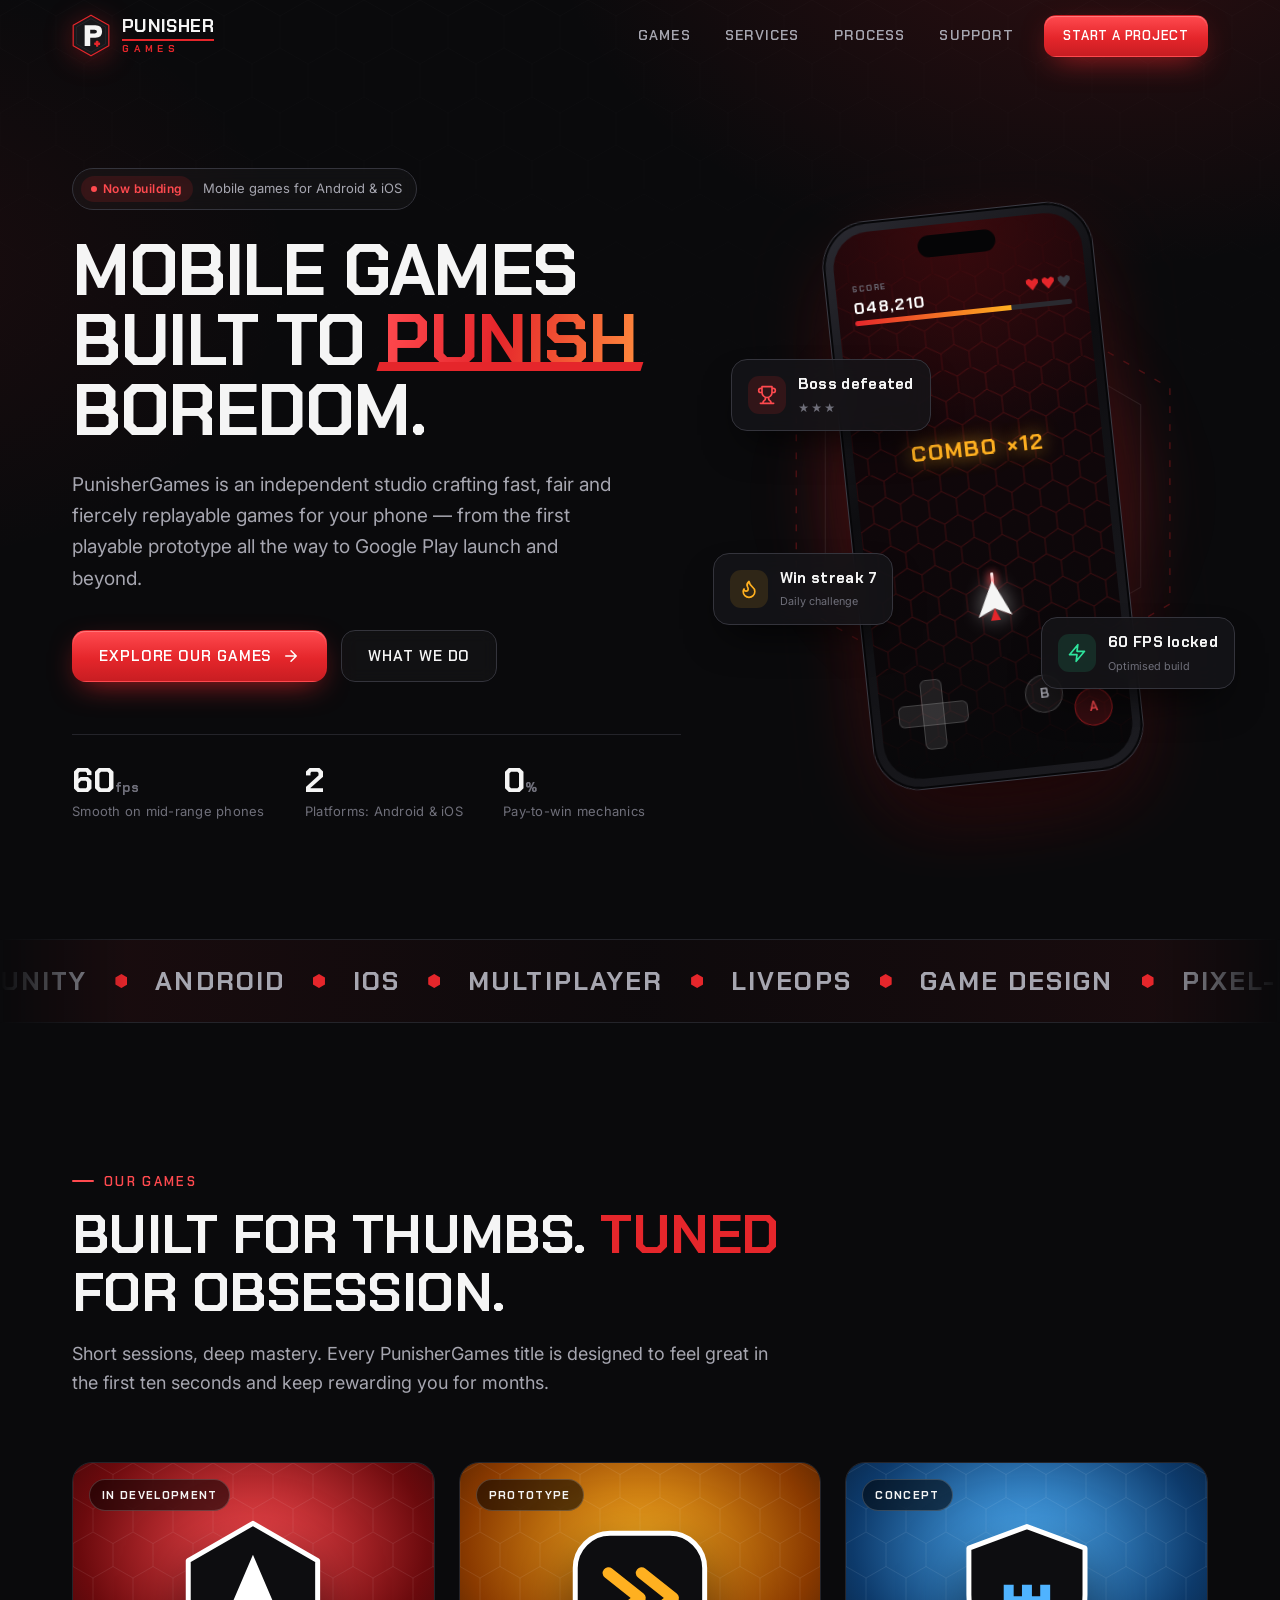
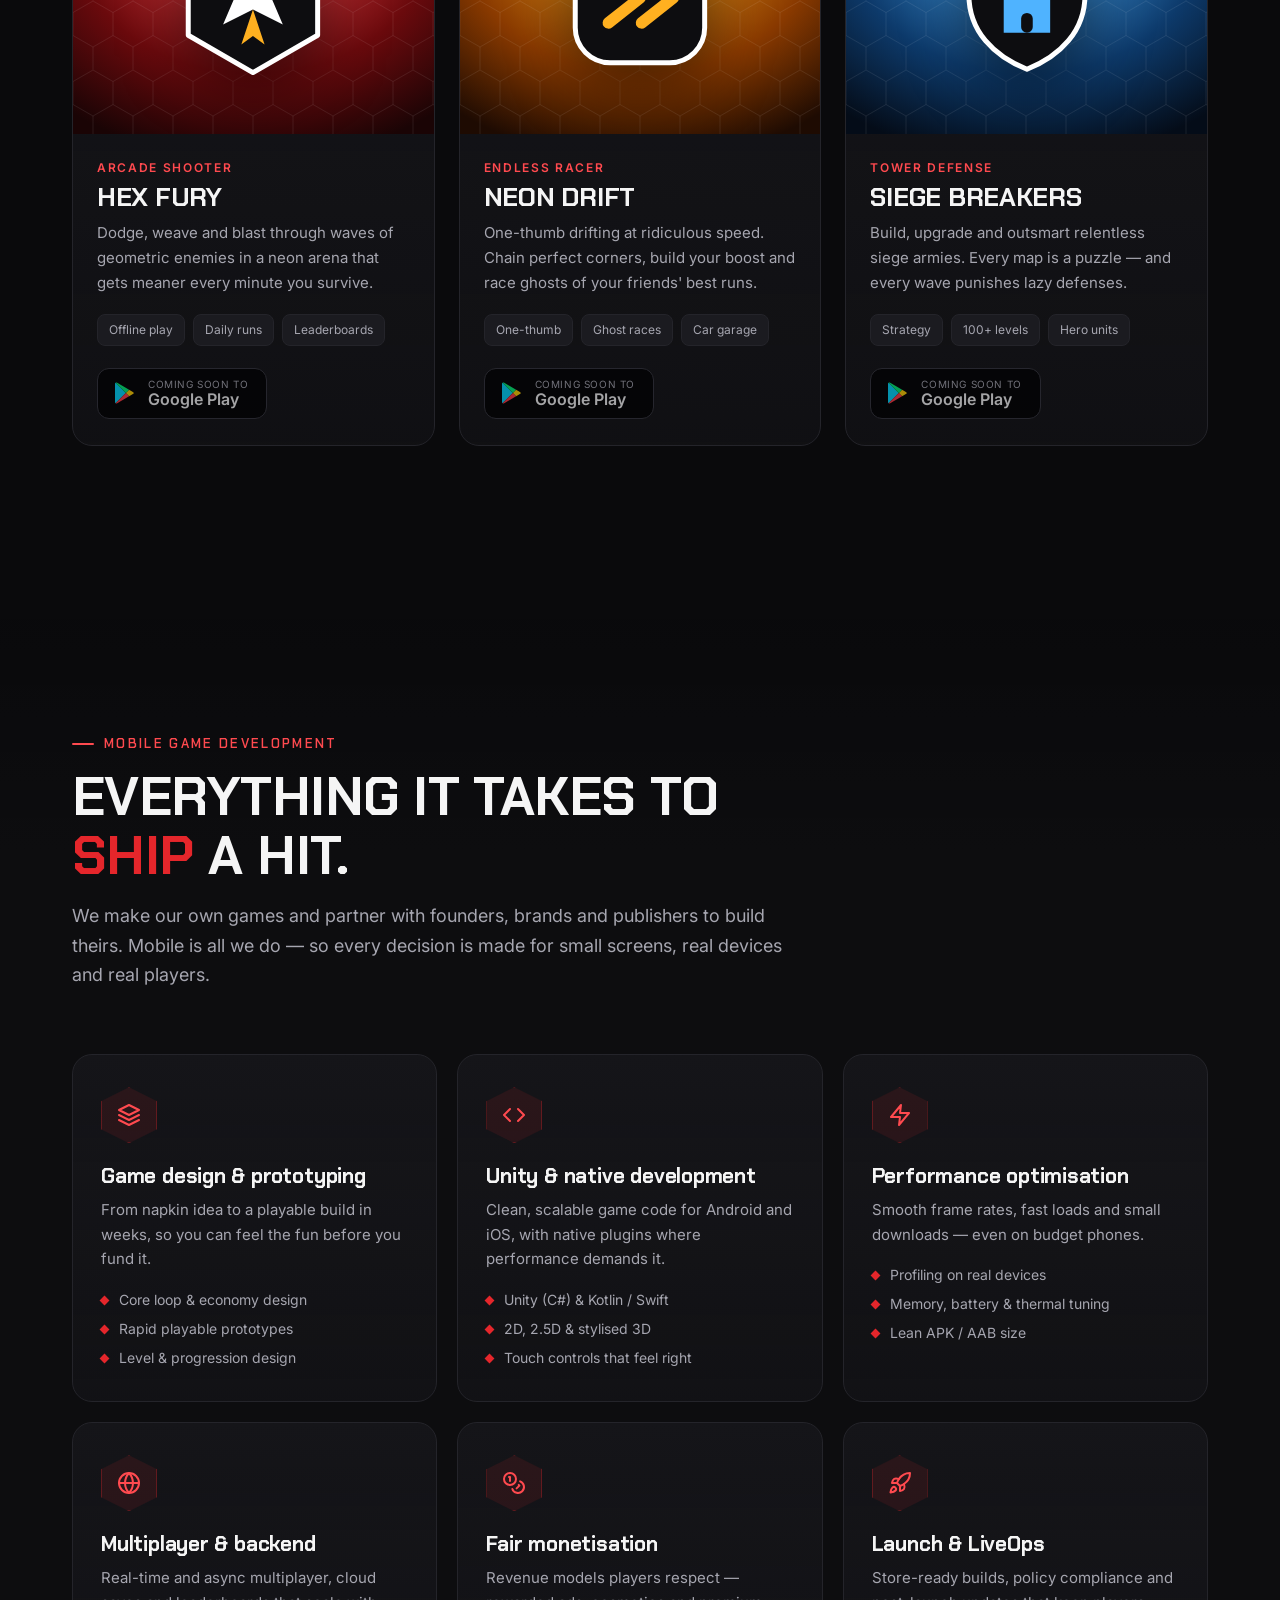
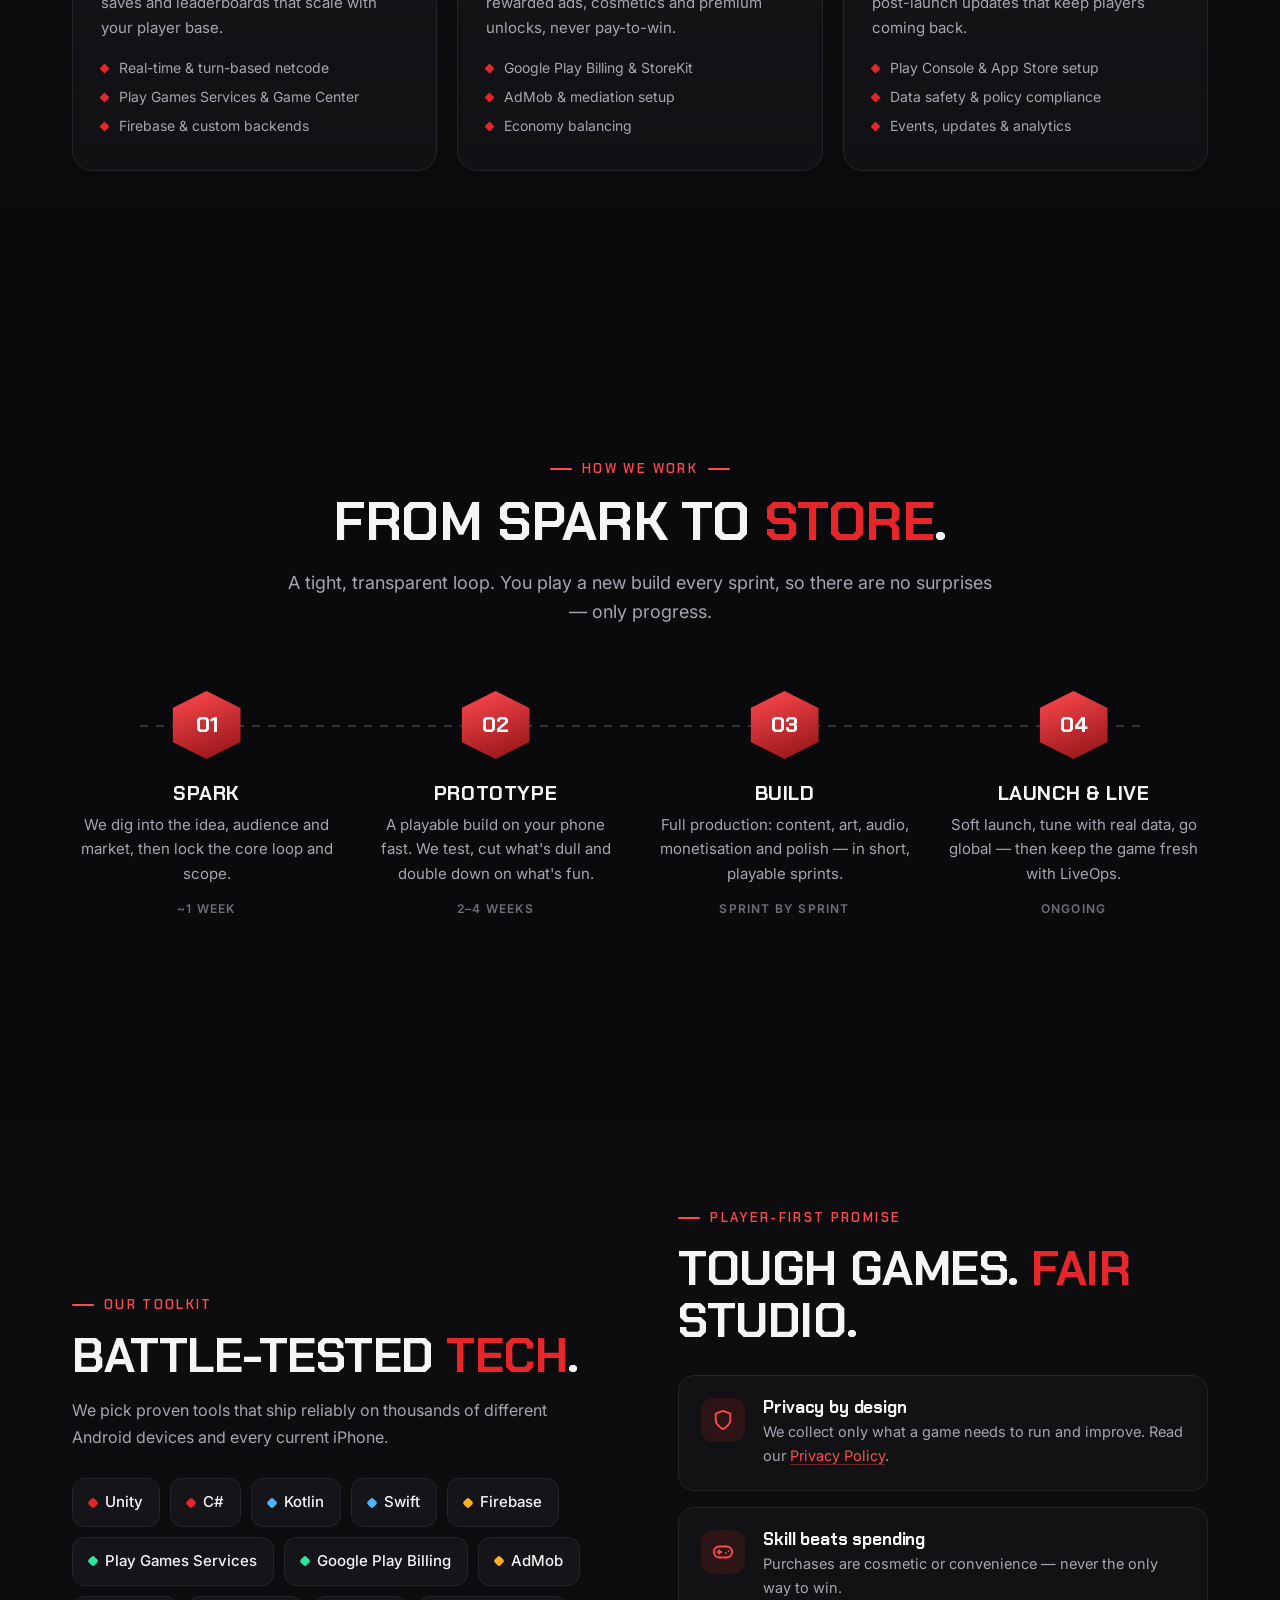
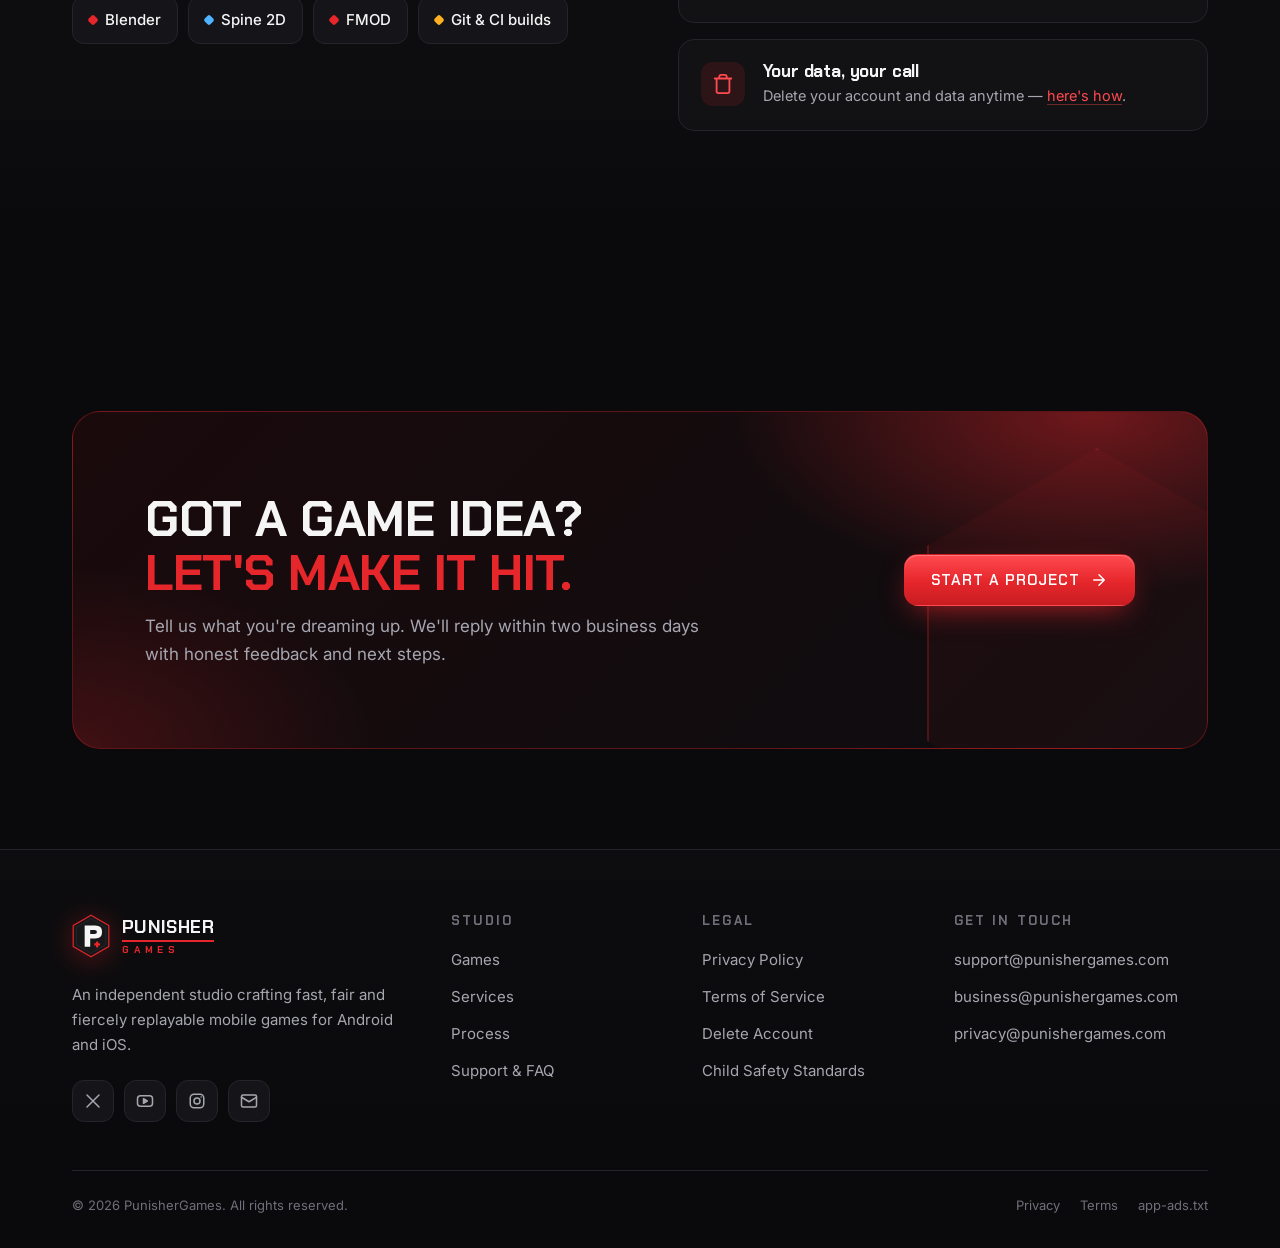
==== index.html @ cd74849c "Add PunisherGames website with Google Play legal pages Home page, support/contact, privacy policy, t" ====
<!doctype html>
<html lang="en">
<head>
  <meta charset="utf-8">
  <meta name="viewport" content="width=device-width, initial-scale=1, viewport-fit=cover">
  <title>PunisherGames — Mobile Game Studio</title>
  <meta name="description" content="PunisherGames is an independent mobile game studio building fast, fair and fiercely replayable games for Android and iOS.">
  <meta name="theme-color" content="#0a0a0c">
  <link rel="icon" href="assets/img/favicon.svg" type="image/svg+xml">
  <link rel="canonical" href="https://punishergames.com/">
  <meta property="og:type" content="website">
  <meta property="og:site_name" content="PunisherGames">
  <meta property="og:title" content="PunisherGames — Mobile Game Studio">
  <meta property="og:description" content="Fast, fair and fiercely replayable mobile games for Android and iOS.">
  <meta property="og:url" content="https://punishergames.com/">
  <meta name="twitter:card" content="summary_large_image">
  <link rel="preconnect" href="https://fonts.googleapis.com">
  <link rel="preconnect" href="https://fonts.gstatic.com" crossorigin>
  <link href="https://fonts.googleapis.com/css2?family=Chakra+Petch:wght@500;600;700&family=Inter:wght@400;500;600&display=swap" rel="stylesheet">
  <link rel="stylesheet" href="assets/css/style.css">
  <script>document.documentElement.classList.add("js")</script>
  <script type="application/ld+json">
  {
    "@context": "https://schema.org",
    "@type": "Organization",
    "name": "PunisherGames",
    "url": "https://punishergames.com/",
    "logo": "https://punishergames.com/assets/img/favicon.svg",
    "email": "support@punishergames.com"
  }
  </script>
</head>
<body>
  <a class="skip-link" href="#main">Skip to content</a>

  <header class="site-header">
    <div class="container header-inner">
      <a class="brand" href="index.html" aria-label="PunisherGames home">
        <img class="brand-mark" src="assets/img/favicon.svg" alt="" width="38" height="44">
        <span class="brand-word"><b>PUNISHER</b><span>GAMES</span></span>
      </a>
      <button class="menu-toggle" type="button" aria-label="Menu" aria-expanded="false" aria-controls="site-nav"><span></span></button>
      <nav class="nav" id="site-nav" aria-label="Main">
        <a href="#games">Games</a>
        <a href="#services">Services</a>
        <a href="#process">Process</a>
        <a href="contact.html">Support</a>
        <a class="btn btn-primary btn-sm" href="contact.html#write">Start a project</a>
      </nav>
    </div>
  </header>

  <main id="main">

    <!-- ============ HERO ============ -->
    <section class="hero">
      <div class="container hero-grid">
        <div class="hero-copy">
          <span class="hero-badge reveal"><span class="dot">Now building</span> Mobile games for Android &amp; iOS</span>
          <h1 class="reveal" style="--d:.08s">
            <span class="line">Mobile games</span>
            <span class="line">built to <span class="strike text-gradient">punish</span></span>
            <span class="line">boredom.</span>
          </h1>
          <p class="hero-lead reveal" style="--d:.16s">
            PunisherGames is an independent studio crafting fast, fair and fiercely replayable games
            for your phone — from the first playable prototype all the way to Google Play launch and beyond.
          </p>
          <div class="hero-actions reveal" style="--d:.24s">
            <a class="btn btn-primary" href="#games">
              Explore our games
              <svg viewBox="0 0 24 24" fill="none" stroke="currentColor" stroke-width="2" stroke-linecap="round" stroke-linejoin="round" aria-hidden="true"><path d="M5 12h14M12 5l7 7-7 7"/></svg>
            </a>
            <a class="btn btn-ghost" href="#services">What we do</a>
          </div>
          <div class="hero-stats reveal" style="--d:.32s">
            <div><strong>60<span class="text-red">fps</span></strong><span>Smooth on mid-range phones</span></div>
            <div><strong>2</strong><span>Platforms: Android &amp; iOS</span></div>
            <div><strong>0<span class="text-red">%</span></strong><span>Pay-to-win mechanics</span></div>
          </div>
        </div>

        <div class="hero-visual" aria-hidden="true">
          <svg class="hex-ring" viewBox="0 0 200 200"><polygon points="100,4 183,52 183,148 100,196 17,148 17,52" fill="none" stroke="#e5262b" stroke-opacity=".6" stroke-width=".6" stroke-dasharray="3 5"/></svg>
          <svg class="hex-ring r2" viewBox="0 0 200 200"><polygon points="100,4 183,52 183,148 100,196 17,148 17,52" fill="none" stroke="#ffffff" stroke-opacity=".25" stroke-width=".6"/></svg>

          <div class="phone">
            <div class="screen">
              <div class="screen-grid"></div>
              <div class="hud">
                <div class="score"><small>SCORE</small><b>048,210</b></div>
                <div class="hearts"><i></i><i></i><i class="off"></i></div>
              </div>
              <div class="hp"></div>
              <span class="enemy e1"></span>
              <span class="enemy e2"></span>
              <span class="enemy e3"></span>
              <span class="enemy e4"></span>
              <div class="combo">COMBO ×12</div>
              <div class="player">
                <span class="bullet"></span><span class="bullet b2"></span>
                <svg viewBox="0 0 34 40"><path d="M17 0 34 36 17 28 0 36z" fill="#f5f5f5"/><path d="M17 28 22 40H12z" fill="#e5262b"/></svg>
              </div>
              <div class="controls">
                <div class="dpad"></div>
                <div class="abtns"><i>B</i><i>A</i></div>
              </div>
            </div>
          </div>

          <div class="float-card fc1">
            <span class="ic"><svg viewBox="0 0 24 24" fill="none" stroke="currentColor" stroke-width="2" stroke-linecap="round" stroke-linejoin="round"><path d="M6 9H4.5a2.5 2.5 0 0 1 0-5H6M18 9h1.5a2.5 2.5 0 0 0 0-5H18M4 22h16M10 14.66V17c0 .55-.47.98-.97 1.21C7.85 18.75 7 20.24 7 22M14 14.66V17c0 .55.47.98.97 1.21C16.15 18.75 17 20.24 17 22M18 2H6v7a6 6 0 0 0 12 0V2z"/></svg></span>
            <div><b>Boss defeated</b><small class="stars">★★★</small></div>
          </div>
          <div class="float-card fc2">
            <span class="ic"><svg viewBox="0 0 24 24" fill="none" stroke="currentColor" stroke-width="2" stroke-linecap="round" stroke-linejoin="round"><path d="M13 2 3 14h9l-1 8 10-12h-9l1-8z"/></svg></span>
            <div><b>60 FPS locked</b><small>Optimised build</small></div>
          </div>
          <div class="float-card fc3">
            <span class="ic"><svg viewBox="0 0 24 24" fill="none" stroke="currentColor" stroke-width="2" stroke-linecap="round" stroke-linejoin="round"><path d="M8.5 14.5A2.5 2.5 0 0 0 11 12c0-1.38-.5-2-1-3-1.07-2.14-.22-4.05 2-6 .5 2.5 2 4.9 4 6.5 2 1.6 3 3.5 3 5.5a7 7 0 1 1-14 0c0-1.15.43-2.29 1-3a2.5 2.5 0 0 0 2.5 2.5z"/></svg></span>
            <div><b>Win streak 7</b><small>Daily challenge</small></div>
          </div>
        </div>
      </div>
    </section>

    <!-- ============ MARQUEE ============ -->
    <div class="marquee" aria-hidden="true">
      <div class="marquee-track">
        <span>Unity</span><span>Android</span><span>iOS</span><span>Multiplayer</span><span>LiveOps</span><span>Game design</span><span>Pixel-perfect UI</span><span>Google Play</span>
        <span>Unity</span><span>Android</span><span>iOS</span><span>Multiplayer</span><span>LiveOps</span><span>Game design</span><span>Pixel-perfect UI</span><span>Google Play</span>
      </div>
    </div>

    <!-- ============ GAMES ============ -->
    <!-- Replace these three cards with your real titles, artwork and Google Play links. -->
    <section class="section" id="games">
      <div class="container">
        <div class="section-head reveal">
          <span class="eyebrow">Our games</span>
          <h2>Built for thumbs. <span class="text-red">Tuned</span> for obsession.</h2>
          <p>Short sessions, deep mastery. Every PunisherGames title is designed to feel great in the first ten seconds and keep rewarding you for months.</p>
        </div>

        <div class="games-grid">
          <article class="card game-card reveal">
            <div class="game-art art-fury">
              <span class="game-status">In development</span>
              <svg class="emblem" viewBox="0 0 200 200" aria-hidden="true"><polygon points="100,10 178,55 178,145 100,190 22,145 22,55" fill="#0d0d10" stroke="#fff" stroke-width="6" stroke-linejoin="round"/><path d="M100 48 136 132 100 114 64 132z" fill="#fff"/><path d="M100 114 114 156 100 146 86 156z" fill="#ffb020"/></svg>
            </div>
            <div class="game-body">
              <span class="game-genre">Arcade shooter</span>
              <h3>Hex Fury</h3>
              <p>Dodge, weave and blast through waves of geometric enemies in a neon arena that gets meaner every minute you survive.</p>
              <div class="game-tags"><span class="tag">Offline play</span><span class="tag">Daily runs</span><span class="tag">Leaderboards</span></div>
              <a class="play-btn" href="#" aria-disabled="true" role="link">
                <svg viewBox="0 0 24 24" aria-hidden="true"><path d="M3.6 1.8 13.8 12 3.6 22.2A1.4 1.4 0 0 1 3 21V3c0-.5.2-.9.6-1.2z" fill="#00d7fe"/><path d="M17.1 8.7 13.8 12l3.3 3.3 3.8-2.2c1.1-.6 1.1-1.6 0-2.2z" fill="#ffce00"/><path d="M17.1 15.3 13.8 12 3.6 22.2c.4.3 1 .3 1.6 0z" fill="#ff3a44"/><path d="M17.1 8.7 5.2 1.8c-.6-.3-1.2-.3-1.6 0L13.8 12z" fill="#00f076"/></svg>
                <span><small>Coming soon to</small><b>Google Play</b></span>
              </a>
            </div>
          </article>

          <article class="card game-card reveal" style="--d:.1s">
            <div class="game-art art-drift">
              <span class="game-status">Prototype</span>
              <svg class="emblem" viewBox="0 0 200 200" aria-hidden="true"><rect x="22" y="22" width="156" height="156" rx="42" fill="#0d0d10" stroke="#fff" stroke-width="6"/><path d="M62 70l38 30-38 30M102 70l38 30-38 30" stroke="#ffb020" stroke-width="14" fill="none" stroke-linecap="round" stroke-linejoin="round"/></svg>
            </div>
            <div class="game-body">
              <span class="game-genre">Endless racer</span>
              <h3>Neon Drift</h3>
              <p>One-thumb drifting at ridiculous speed. Chain perfect corners, build your boost and race ghosts of your friends' best runs.</p>
              <div class="game-tags"><span class="tag">One-thumb</span><span class="tag">Ghost races</span><span class="tag">Car garage</span></div>
              <a class="play-btn" href="#" aria-disabled="true" role="link">
                <svg viewBox="0 0 24 24" aria-hidden="true"><path d="M3.6 1.8 13.8 12 3.6 22.2A1.4 1.4 0 0 1 3 21V3c0-.5.2-.9.6-1.2z" fill="#00d7fe"/><path d="M17.1 8.7 13.8 12l3.3 3.3 3.8-2.2c1.1-.6 1.1-1.6 0-2.2z" fill="#ffce00"/><path d="M17.1 15.3 13.8 12 3.6 22.2c.4.3 1 .3 1.6 0z" fill="#ff3a44"/><path d="M17.1 8.7 5.2 1.8c-.6-.3-1.2-.3-1.6 0L13.8 12z" fill="#00f076"/></svg>
                <span><small>Coming soon to</small><b>Google Play</b></span>
              </a>
            </div>
          </article>

          <article class="card game-card reveal" style="--d:.2s">
            <div class="game-art art-siege">
              <span class="game-status">Concept</span>
              <svg class="emblem" viewBox="0 0 200 200" aria-hidden="true"><path d="M100 14 170 40v56c0 44-30 74-70 90-40-16-70-46-70-90V40z" fill="#0d0d10" stroke="#fff" stroke-width="6" stroke-linejoin="round"/><path d="M72 142V84h12v14h10V84h12v14h10V84h12v58z" fill="#4fb3ff"/><rect x="93" y="118" width="14" height="24" rx="7" fill="#0d0d10"/></svg>
            </div>
            <div class="game-body">
              <span class="game-genre">Tower defense</span>
              <h3>Siege Breakers</h3>
              <p>Build, upgrade and outsmart relentless siege armies. Every map is a puzzle — and every wave punishes lazy defenses.</p>
              <div class="game-tags"><span class="tag">Strategy</span><span class="tag">100+ levels</span><span class="tag">Hero units</span></div>
              <a class="play-btn" href="#" aria-disabled="true" role="link">
                <svg viewBox="0 0 24 24" aria-hidden="true"><path d="M3.6 1.8 13.8 12 3.6 22.2A1.4 1.4 0 0 1 3 21V3c0-.5.2-.9.6-1.2z" fill="#00d7fe"/><path d="M17.1 8.7 13.8 12l3.3 3.3 3.8-2.2c1.1-.6 1.1-1.6 0-2.2z" fill="#ffce00"/><path d="M17.1 15.3 13.8 12 3.6 22.2c.4.3 1 .3 1.6 0z" fill="#ff3a44"/><path d="M17.1 8.7 5.2 1.8c-.6-.3-1.2-.3-1.6 0L13.8 12z" fill="#00f076"/></svg>
                <span><small>Coming soon to</small><b>Google Play</b></span>
              </a>
            </div>
          </article>
        </div>
      </div>
    </section>

    <!-- ============ SERVICES ============ -->
    <section class="section alt" id="services">
      <div class="container">
        <div class="section-head reveal">
          <span class="eyebrow">Mobile game development</span>
          <h2>Everything it takes to <span class="text-red">ship</span> a hit.</h2>
          <p>We make our own games and partner with founders, brands and publishers to build theirs. Mobile is all we do — so every decision is made for small screens, real devices and real players.</p>
        </div>

        <div class="services-grid">
          <article class="card service reveal">
            <div class="service-icon"><svg viewBox="0 0 24 24" fill="none" stroke="currentColor" stroke-width="2" stroke-linecap="round" stroke-linejoin="round" aria-hidden="true"><path d="m12 2 10 5-10 5L2 7l10-5z"/><path d="m2 17 10 5 10-5M2 12l10 5 10-5"/></svg></div>
            <h3>Game design &amp; prototyping</h3>
            <p>From napkin idea to a playable build in weeks, so you can feel the fun before you fund it.</p>
            <ul><li>Core loop &amp; economy design</li><li>Rapid playable prototypes</li><li>Level &amp; progression design</li></ul>
          </article>
          <article class="card service reveal" style="--d:.08s">
            <div class="service-icon"><svg viewBox="0 0 24 24" fill="none" stroke="currentColor" stroke-width="2" stroke-linecap="round" stroke-linejoin="round" aria-hidden="true"><path d="m16 18 6-6-6-6M8 6l-6 6 6 6"/></svg></div>
            <h3>Unity &amp; native development</h3>
            <p>Clean, scalable game code for Android and iOS, with native plugins where performance demands it.</p>
            <ul><li>Unity (C#) &amp; Kotlin / Swift</li><li>2D, 2.5D &amp; stylised 3D</li><li>Touch controls that feel right</li></ul>
          </article>
          <article class="card service reveal" style="--d:.16s">
            <div class="service-icon"><svg viewBox="0 0 24 24" fill="none" stroke="currentColor" stroke-width="2" stroke-linecap="round" stroke-linejoin="round" aria-hidden="true"><path d="M13 2 3 14h9l-1 8 10-12h-9l1-8z"/></svg></div>
            <h3>Performance optimisation</h3>
            <p>Smooth frame rates, fast loads and small downloads — even on budget phones.</p>
            <ul><li>Profiling on real devices</li><li>Memory, battery &amp; thermal tuning</li><li>Lean APK / AAB size</li></ul>
          </article>
          <article class="card service reveal">
            <div class="service-icon"><svg viewBox="0 0 24 24" fill="none" stroke="currentColor" stroke-width="2" stroke-linecap="round" stroke-linejoin="round" aria-hidden="true"><circle cx="12" cy="12" r="10"/><path d="M2 12h20M12 2a15.3 15.3 0 0 1 4 10 15.3 15.3 0 0 1-4 10 15.3 15.3 0 0 1-4-10 15.3 15.3 0 0 1 4-10z"/></svg></div>
            <h3>Multiplayer &amp; backend</h3>
            <p>Real-time and async multiplayer, cloud saves and leaderboards that scale with your player base.</p>
            <ul><li>Real-time &amp; turn-based netcode</li><li>Play Games Services &amp; Game Center</li><li>Firebase &amp; custom backends</li></ul>
          </article>
          <article class="card service reveal" style="--d:.08s">
            <div class="service-icon"><svg viewBox="0 0 24 24" fill="none" stroke="currentColor" stroke-width="2" stroke-linecap="round" stroke-linejoin="round" aria-hidden="true"><circle cx="8" cy="8" r="6"/><path d="M18.09 10.37A6 6 0 1 1 10.34 18M7 6h1v4M16.71 13.88l.7.71-2.82 2.82"/></svg></div>
            <h3>Fair monetisation</h3>
            <p>Revenue models players respect — rewarded ads, cosmetics and premium unlocks, never pay-to-win.</p>
            <ul><li>Google Play Billing &amp; StoreKit</li><li>AdMob &amp; mediation setup</li><li>Economy balancing</li></ul>
          </article>
          <article class="card service reveal" style="--d:.16s">
            <div class="service-icon"><svg viewBox="0 0 24 24" fill="none" stroke="currentColor" stroke-width="2" stroke-linecap="round" stroke-linejoin="round" aria-hidden="true"><path d="M4.5 16.5c-1.5 1.26-2 5-2 5s3.74-.5 5-2c.71-.84.7-2.13-.09-2.91a2.18 2.18 0 0 0-2.91-.09zM12 15l-3-3a22 22 0 0 1 2-3.95A12.88 12.88 0 0 1 22 2c0 2.72-.78 7.5-6 11a22.35 22.35 0 0 1-4 2z"/><path d="M9 12H4s.55-3.03 2-4c1.62-1.08 5 0 5 0M12 15v5s3.03-.55 4-2c1.08-1.62 0-5 0-5"/></svg></div>
            <h3>Launch &amp; LiveOps</h3>
            <p>Store-ready builds, policy compliance and post-launch updates that keep players coming back.</p>
            <ul><li>Play Console &amp; App Store setup</li><li>Data safety &amp; policy compliance</li><li>Events, updates &amp; analytics</li></ul>
          </article>
        </div>
      </div>
    </section>

    <!-- ============ PROCESS ============ -->
    <section class="section" id="process">
      <div class="container">
        <div class="section-head center reveal">
          <span class="eyebrow">How we work</span>
          <h2>From spark to <span class="text-red">store</span>.</h2>
          <p>A tight, transparent loop. You play a new build every sprint, so there are no surprises — only progress.</p>
        </div>
        <div class="process">
          <div class="step reveal">
            <div class="step-num">01</div>
            <h3>Spark</h3>
            <p>We dig into the idea, audience and market, then lock the core loop and scope.</p>
            <span class="dur">~1 week</span>
          </div>
          <div class="step reveal" style="--d:.1s">
            <div class="step-num">02</div>
            <h3>Prototype</h3>
            <p>A playable build on your phone fast. We test, cut what's dull and double down on what's fun.</p>
            <span class="dur">2–4 weeks</span>
          </div>
          <div class="step reveal" style="--d:.2s">
            <div class="step-num">03</div>
            <h3>Build</h3>
            <p>Full production: content, art, audio, monetisation and polish — in short, playable sprints.</p>
            <span class="dur">Sprint by sprint</span>
          </div>
          <div class="step reveal" style="--d:.3s">
            <div class="step-num">04</div>
            <h3>Launch &amp; live</h3>
            <p>Soft launch, tune with real data, go global — then keep the game fresh with LiveOps.</p>
            <span class="dur">Ongoing</span>
          </div>
        </div>
      </div>
    </section>

    <!-- ============ TECH + PROMISE ============ -->
    <section class="section alt">
      <div class="container split">
        <div class="reveal">
          <span class="eyebrow">Our toolkit</span>
          <h2 style="font-size:clamp(30px,4.4vw,48px);text-transform:uppercase;margin:14px 0 16px">Battle-tested <span class="text-red">tech</span>.</h2>
          <p style="color:var(--muted);margin-bottom:28px;max-width:520px">We pick proven tools that ship reliably on thousands of different Android devices and every current iPhone.</p>
          <div class="tech-cloud">
            <span class="chip"><i></i>Unity</span>
            <span class="chip"><i></i>C#</span>
            <span class="chip steel"><i></i>Kotlin</span>
            <span class="chip steel"><i></i>Swift</span>
            <span class="chip amber"><i></i>Firebase</span>
            <span class="chip green"><i></i>Play Games Services</span>
            <span class="chip green"><i></i>Google Play Billing</span>
            <span class="chip amber"><i></i>AdMob</span>
            <span class="chip"><i></i>Blender</span>
            <span class="chip steel"><i></i>Spine 2D</span>
            <span class="chip"><i></i>FMOD</span>
            <span class="chip amber"><i></i>Git &amp; CI builds</span>
          </div>
        </div>

        <div class="reveal" style="--d:.1s">
          <span class="eyebrow">Player-first promise</span>
          <h2 style="font-size:clamp(30px,4.4vw,48px);text-transform:uppercase;margin:14px 0 28px">Tough games. <span class="text-red">Fair</span> studio.</h2>
          <div class="promise-list">
            <div class="promise">
              <span class="p-ic"><svg viewBox="0 0 24 24" fill="none" stroke="currentColor" stroke-width="2" stroke-linecap="round" stroke-linejoin="round" aria-hidden="true"><path d="M12 22s8-4 8-10V5l-8-3-8 3v7c0 6 8 10 8 10z"/></svg></span>
              <div><h4>Privacy by design</h4><p>We collect only what a game needs to run and improve. Read our <a href="privacy-policy.html">Privacy Policy</a>.</p></div>
            </div>
            <div class="promise">
              <span class="p-ic"><svg viewBox="0 0 24 24" fill="none" stroke="currentColor" stroke-width="2" stroke-linecap="round" stroke-linejoin="round" aria-hidden="true"><path d="M6 12h4M8 10v4M15 13h.01M18 11h.01"/><rect x="2" y="6" width="20" height="12" rx="6"/></svg></span>
              <div><h4>Skill beats spending</h4><p>Purchases are cosmetic or convenience — never the only way to win.</p></div>
            </div>
            <div class="promise">
              <span class="p-ic"><svg viewBox="0 0 24 24" fill="none" stroke="currentColor" stroke-width="2" stroke-linecap="round" stroke-linejoin="round" aria-hidden="true"><path d="M3 6h18M19 6v14a2 2 0 0 1-2 2H7a2 2 0 0 1-2-2V6M8 6V4a2 2 0 0 1 2-2h4a2 2 0 0 1 2 2v2"/></svg></span>
              <div><h4>Your data, your call</h4><p>Delete your account and data anytime — <a href="delete-account.html">here's how</a>.</p></div>
            </div>
          </div>
        </div>
      </div>
    </section>

    <!-- ============ CTA ============ -->
    <section class="section" style="padding-bottom:0">
      <div class="container">
        <div class="cta reveal">
          <div>
            <h2>Got a game idea? <br><span class="text-red">Let's make it hit.</span></h2>
            <p>Tell us what you're dreaming up. We'll reply within two business days with honest feedback and next steps.</p>
          </div>
          <a class="btn btn-primary" href="contact.html#write">
            Start a project
            <svg viewBox="0 0 24 24" fill="none" stroke="currentColor" stroke-width="2" stroke-linecap="round" stroke-linejoin="round" aria-hidden="true"><path d="M5 12h14M12 5l7 7-7 7"/></svg>
          </a>
        </div>
      </div>
    </section>

  </main>

  <footer class="site-footer">
    <div class="container">
      <div class="footer-grid">
        <div class="footer-about">
          <a class="brand" href="index.html" aria-label="PunisherGames home">
            <img class="brand-mark" src="assets/img/favicon.svg" alt="" width="38" height="44">
            <span class="brand-word"><b>PUNISHER</b><span>GAMES</span></span>
          </a>
          <p>An independent studio crafting fast, fair and fiercely replayable mobile games for Android and iOS.</p>
          <div class="socials">
            <a href="#" aria-label="PunisherGames on X"><svg viewBox="0 0 24 24" fill="none" stroke="currentColor" stroke-width="2" stroke-linecap="round" aria-hidden="true"><path d="M4 4l16 16M20 4 4 20"/></svg></a>
            <a href="#" aria-label="PunisherGames on YouTube"><svg viewBox="0 0 24 24" fill="none" stroke="currentColor" stroke-width="2" stroke-linejoin="round" aria-hidden="true"><rect x="2" y="5" width="20" height="14" rx="4"/><path d="m10 9 5 3-5 3z" fill="currentColor"/></svg></a>
            <a href="#" aria-label="PunisherGames on Instagram"><svg viewBox="0 0 24 24" fill="none" stroke="currentColor" stroke-width="2" stroke-linecap="round" aria-hidden="true"><rect x="3" y="3" width="18" height="18" rx="5"/><circle cx="12" cy="12" r="4"/><path d="M17.5 6.5h.01"/></svg></a>
            <a href="mailto:support@punishergames.com" aria-label="Email PunisherGames"><svg viewBox="0 0 24 24" fill="none" stroke="currentColor" stroke-width="2" stroke-linecap="round" stroke-linejoin="round" aria-hidden="true"><rect x="2" y="4" width="20" height="16" rx="2"/><path d="m22 7-10 6L2 7"/></svg></a>
          </div>
        </div>
        <div class="footer-col">
          <h4>Studio</h4>
          <ul>
            <li><a href="index.html#games">Games</a></li>
            <li><a href="index.html#services">Services</a></li>
            <li><a href="index.html#process">Process</a></li>
            <li><a href="contact.html">Support &amp; FAQ</a></li>
          </ul>
        </div>
        <div class="footer-col">
          <h4>Legal</h4>
          <ul>
            <li><a href="privacy-policy.html">Privacy Policy</a></li>
            <li><a href="terms.html">Terms of Service</a></li>
            <li><a href="delete-account.html">Delete Account</a></li>
            <li><a href="child-safety.html">Child Safety Standards</a></li>
          </ul>
        </div>
        <div class="footer-col">
          <h4>Get in touch</h4>
          <ul>
            <li><a href="mailto:support@punishergames.com">support@punishergames.com</a></li>
            <li><a href="mailto:business@punishergames.com">business@punishergames.com</a></li>
            <li><a href="mailto:privacy@punishergames.com">privacy@punishergames.com</a></li>
          </ul>
        </div>
      </div>
      <div class="footer-bottom">
        <span>© <span data-year>2026</span> PunisherGames. All rights reserved.</span>
        <nav aria-label="Legal">
          <a href="privacy-policy.html">Privacy</a>
          <a href="terms.html">Terms</a>
          <a href="app-ads.txt">app-ads.txt</a>
        </nav>
      </div>
    </div>
  </footer>

  <script src="assets/js/main.js" defer></script>
</body>
</html>
---- assets/css/style.css ----
/* ==========================================================================
   PunisherGames — site styles
   ========================================================================== */

:root {
  --bg: #0a0a0c;
  --bg-2: #0f0f12;
  --surface: #151519;
  --surface-2: #1b1b20;
  --line: #24242a;
  --line-2: #34343c;
  --text: #f5f5f5;
  --muted: #a6a6b0;
  --dim: #6f6f7a;
  --red: #e5262b;
  --red-hi: #ff4a4f;
  --red-lo: #8f1216;
  --amber: #ffb020;
  --steel: #4fb3ff;
  --green: #2ee59d;

  --radius: 20px;
  --radius-sm: 12px;
  --container: 1200px;
  --gutter: clamp(16px, 4vw, 32px);
  --header-h: 72px;

  --font-display: "Chakra Petch", "Arial Black", system-ui, sans-serif;
  --font-body: "Inter", system-ui, -apple-system, "Segoe UI", sans-serif;
  --ease: cubic-bezier(.2, .7, .2, 1);
}

*, *::before, *::after { box-sizing: border-box; }
* { margin: 0; padding: 0; }

html {
  scroll-behavior: smooth;
  scroll-padding-top: calc(var(--header-h) + 24px);
  -webkit-text-size-adjust: 100%;
}

body {
  background: var(--bg);
  color: var(--text);
  font-family: var(--font-body);
  font-size: 16px;
  line-height: 1.65;
  overflow-x: hidden;
  -webkit-font-smoothing: antialiased;
  -moz-osx-font-smoothing: grayscale;
}

/* Hex grid + glow atmosphere behind everything */
body::before {
  content: "";
  position: fixed;
  inset: 0;
  z-index: -2;
  background:
    radial-gradient(900px 600px at 85% -10%, rgba(229, 38, 43, .16), transparent 60%),
    radial-gradient(700px 500px at -10% 30%, rgba(229, 38, 43, .08), transparent 60%),
    var(--bg);
}
body::after {
  content: "";
  position: fixed;
  inset: 0;
  z-index: -1;
  opacity: .5;
  pointer-events: none;
  background-image: url("data:image/svg+xml,%3Csvg xmlns='http://www.w3.org/2000/svg' width='56' height='97' viewBox='0 0 56 97'%3E%3Cpath d='M28 0 56 16v32L28 64 0 48V16zM28 64v33M0 16-28 0M56 16 84 0' fill='none' stroke='%23ffffff' stroke-opacity='.035' stroke-width='1'/%3E%3C/svg%3E");
  mask-image: linear-gradient(to bottom, #000 0%, transparent 70%);
  -webkit-mask-image: linear-gradient(to bottom, #000 0%, transparent 70%);
}

img, svg { display: block; max-width: 100%; }
a { color: inherit; text-decoration: none; }
button, input, select, textarea { font: inherit; color: inherit; }
::selection { background: var(--red); color: #fff; }

:focus-visible {
  outline: 2px solid var(--red-hi);
  outline-offset: 3px;
  border-radius: 6px;
}

.container {
  width: 100%;
  max-width: var(--container);
  margin: 0 auto;
  padding: 0 var(--gutter);
}

.skip-link {
  position: absolute;
  left: 16px;
  top: -60px;
  z-index: 100;
  background: var(--red);
  color: #fff;
  padding: 10px 16px;
  border-radius: 10px;
  font-weight: 600;
  transition: top .2s;
}
.skip-link:focus { top: 16px; }

/* ---------- Typography ---------- */

h1, h2, h3, h4 {
  font-family: var(--font-display);
  font-weight: 700;
  line-height: 1.08;
  letter-spacing: -.01em;
}

.eyebrow {
  display: inline-flex;
  align-items: center;
  gap: 10px;
  font-family: var(--font-display);
  font-size: 13px;
  font-weight: 600;
  letter-spacing: .18em;
  text-transform: uppercase;
  color: var(--red-hi);
}
.eyebrow::before {
  content: "";
  width: 22px;
  height: 2px;
  background: currentColor;
  border-radius: 2px;
}

.section-head {
  max-width: 720px;
  margin-bottom: clamp(36px, 6vw, 64px);
}
.section-head h2 {
  font-size: clamp(32px, 5vw, 54px);
  margin: 14px 0 16px;
  text-transform: uppercase;
}
.section-head p {
  color: var(--muted);
  font-size: clamp(16px, 1.6vw, 18px);
}
.section-head.center { margin-left: auto; margin-right: auto; text-align: center; }
.section-head.center .eyebrow::after {
  content: "";
  width: 22px;
  height: 2px;
  background: currentColor;
  border-radius: 2px;
}

.text-red { color: var(--red); }
.text-gradient {
  background: linear-gradient(100deg, var(--red-hi), var(--red) 45%, #ff8a3d);
  -webkit-background-clip: text;
  background-clip: text;
  color: transparent;
}

/* ---------- Buttons ---------- */

.btn {
  --b-bg: var(--surface-2);
  position: relative;
  display: inline-flex;
  align-items: center;
  justify-content: center;
  gap: 10px;
  min-height: 52px;
  padding: 0 26px;
  border: 1px solid var(--line-2);
  border-radius: 14px;
  background: var(--b-bg);
  font-family: var(--font-display);
  font-weight: 600;
  font-size: 15px;
  letter-spacing: .06em;
  text-transform: uppercase;
  cursor: pointer;
  transition: transform .25s var(--ease), box-shadow .25s var(--ease), background .25s, border-color .25s;
  white-space: nowrap;
}
.btn:hover { transform: translateY(-2px); border-color: #4a4a54; }
.btn svg { width: 18px; height: 18px; flex: none; }

.btn-primary {
  --b-bg: linear-gradient(180deg, var(--red-hi), var(--red) 55%, #c81d22);
  border-color: transparent;
  color: #fff;
  box-shadow: 0 10px 30px -10px rgba(229, 38, 43, .8), inset 0 1px 0 rgba(255, 255, 255, .25);
}
.btn-primary:hover {
  border-color: transparent;
  box-shadow: 0 16px 40px -10px rgba(229, 38, 43, .95), inset 0 1px 0 rgba(255, 255, 255, .3);
}
.btn-ghost { --b-bg: rgba(255, 255, 255, .03); backdrop-filter: blur(8px); }
.btn-sm { min-height: 42px; padding: 0 18px; font-size: 13px; border-radius: 12px; }
.btn-block { width: 100%; }

/* ---------- Header ---------- */

.site-header {
  position: fixed;
  inset: 0 0 auto 0;
  z-index: 50;
  height: var(--header-h);
  transition: background .3s, border-color .3s, backdrop-filter .3s;
  border-bottom: 1px solid transparent;
}
.site-header.scrolled,
.site-header.menu-open {
  background: rgba(10, 10, 12, .78);
  backdrop-filter: blur(16px) saturate(140%);
  -webkit-backdrop-filter: blur(16px) saturate(140%);
  border-bottom-color: var(--line);
}
.header-inner {
  height: 100%;
  display: flex;
  align-items: center;
  justify-content: space-between;
  gap: 24px;
}

.brand {
  display: inline-flex;
  align-items: center;
  gap: 12px;
  flex: none;
}
.brand-mark { width: 38px; height: auto; filter: drop-shadow(0 4px 14px rgba(229, 38, 43, .35)); }
.brand-word {
  display: flex;
  flex-direction: column;
  line-height: 1;
  font-family: "Arial Black", var(--font-display);
  font-weight: 900;
}
.brand-word b { font-size: 18px; letter-spacing: .02em; }
.brand-word span {
  font-size: 10px;
  letter-spacing: .48em;
  color: var(--red);
  margin-top: 4px;
  padding-top: 3px;
  border-top: 2px solid var(--red);
}

.nav { display: flex; align-items: center; gap: 6px; }
.nav a:not(.btn) {
  position: relative;
  padding: 10px 14px;
  font-family: var(--font-display);
  font-size: 14px;
  font-weight: 600;
  letter-spacing: .08em;
  text-transform: uppercase;
  color: var(--muted);
  transition: color .2s;
}
.nav a:not(.btn)::after {
  content: "";
  position: absolute;
  left: 14px;
  right: 14px;
  bottom: 4px;
  height: 2px;
  background: var(--red);
  transform: scaleX(0);
  transition: transform .3s var(--ease);
}
.nav a:not(.btn):hover,
.nav a[aria-current="page"] { color: var(--text); }
.nav a:not(.btn):hover::after,
.nav a[aria-current="page"]::after { transform: scaleX(1); }
.nav .btn { margin-left: 10px; }

.menu-toggle {
  display: none;
  width: 46px;
  height: 46px;
  border-radius: 12px;
  border: 1px solid var(--line-2);
  background: var(--surface);
  cursor: pointer;
  place-items: center;
}
.menu-toggle span,
.menu-toggle span::before,
.menu-toggle span::after {
  display: block;
  width: 20px;
  height: 2px;
  background: var(--text);
  border-radius: 2px;
  position: relative;
  transition: transform .3s var(--ease), background .2s;
}
.menu-toggle span::before,
.menu-toggle span::after { content: ""; position: absolute; left: 0; }
.menu-toggle span::before { top: -6px; }
.menu-toggle span::after { top: 6px; }
.menu-open .menu-toggle span { background: transparent; }
.menu-open .menu-toggle span::before { transform: translateY(6px) rotate(45deg); }
.menu-open .menu-toggle span::after { transform: translateY(-6px) rotate(-45deg); }

@media (max-width: 900px) {
  .menu-toggle { display: grid; }
  .nav {
    position: fixed;
    top: var(--header-h);
    left: 0;
    right: 0;
    flex-direction: column;
    align-items: stretch;
    gap: 0;
    padding: 12px var(--gutter) 28px;
    background: rgba(10, 10, 12, .97);
    border-bottom: 1px solid var(--line);
    transform: translateY(-12px);
    opacity: 0;
    visibility: hidden;
    transition: opacity .25s, transform .25s var(--ease), visibility .25s;
  }
  .menu-open .nav { opacity: 1; transform: none; visibility: visible; }
  .nav a:not(.btn) {
    padding: 16px 4px;
    font-size: 16px;
    border-bottom: 1px solid var(--line);
  }
  .nav a:not(.btn)::after { display: none; }
  .nav .btn { margin: 20px 0 0; }
}

/* ---------- Hero ---------- */

.hero {
  position: relative;
  padding: calc(var(--header-h) + clamp(40px, 8vw, 96px)) 0 clamp(64px, 9vw, 120px);
  overflow: hidden;
}
.hero-grid {
  display: grid;
  grid-template-columns: 1.15fr .85fr;
  align-items: center;
  gap: clamp(40px, 6vw, 80px);
}
.hero-badge {
  display: inline-flex;
  align-items: center;
  gap: 10px;
  padding: 7px 14px 7px 8px;
  border: 1px solid var(--line-2);
  border-radius: 999px;
  background: rgba(255, 255, 255, .03);
  font-size: 13px;
  color: var(--muted);
  backdrop-filter: blur(8px);
}
.hero-badge .dot {
  display: inline-flex;
  align-items: center;
  gap: 6px;
  padding: 3px 10px;
  border-radius: 999px;
  background: rgba(229, 38, 43, .14);
  color: var(--red-hi);
  font-weight: 600;
  font-size: 12px;
  letter-spacing: .04em;
}
.hero-badge .dot::before {
  content: "";
  width: 6px;
  height: 6px;
  border-radius: 50%;
  background: var(--red-hi);
  box-shadow: 0 0 0 0 rgba(255, 74, 79, .7);
  animation: pulse 2s infinite;
}

.hero h1 {
  margin: 26px 0 22px;
  font-size: clamp(42px, 5.6vw, 78px);
  line-height: .98;
  text-transform: uppercase;
  letter-spacing: -.02em;
}
.hero h1 .line { display: block; }
.hero h1 .strike {
  position: relative;
  display: inline-block;
}
.hero h1 .strike::after {
  content: "";
  position: absolute;
  left: -2%;
  right: -2%;
  bottom: .08em;
  height: .12em;
  background: var(--red);
  transform: skewX(-18deg) scaleX(0);
  transform-origin: left;
  animation: slash .8s .6s var(--ease) forwards;
}
.hero-lead {
  max-width: 560px;
  font-size: clamp(17px, 1.8vw, 19px);
  color: var(--muted);
}
.hero-actions {
  display: flex;
  flex-wrap: wrap;
  gap: 14px;
  margin-top: 36px;
}
.hero-stats {
  display: grid;
  grid-template-columns: repeat(3, auto);
  justify-content: start;
  gap: 14px 40px;
  margin-top: 52px;
  padding-top: 28px;
  border-top: 1px solid var(--line);
}
.hero-stats strong {
  display: block;
  font-family: var(--font-display);
  font-size: clamp(26px, 3vw, 34px);
  line-height: 1;
}
.hero-stats span { font-size: 13px; color: var(--dim); letter-spacing: .02em; }

/* Phone mockup */
.hero-visual {
  position: relative;
  display: grid;
  place-items: center;
  min-height: 560px;
}
.hero-visual::before {
  content: "";
  position: absolute;
  width: 420px;
  height: 420px;
  border-radius: 50%;
  background: radial-gradient(circle, rgba(229, 38, 43, .45), transparent 65%);
  filter: blur(30px);
}
.hex-ring {
  position: absolute;
  width: 480px;
  height: 480px;
  opacity: .5;
  animation: spin 40s linear infinite;
}
.hex-ring.r2 { width: 380px; height: 380px; opacity: .35; animation-duration: 28s; animation-direction: reverse; }

.phone {
  position: relative;
  z-index: 2;
  width: 270px;
  aspect-ratio: 9 / 19;
  padding: 10px;
  border-radius: 46px;
  background: linear-gradient(145deg, #2a2a31, #0d0d10 40%, #1d1d22);
  box-shadow:
    0 0 0 1px #3b3b44,
    0 40px 80px -20px rgba(0, 0, 0, .9),
    0 30px 90px -30px rgba(229, 38, 43, .6),
    inset 0 0 0 2px #060608;
  transform: rotate(-6deg);
  animation: float 7s ease-in-out infinite;
}
.phone::before {
  content: "";
  position: absolute;
  top: 20px;
  left: 50%;
  width: 78px;
  height: 22px;
  margin-left: -39px;
  border-radius: 20px;
  background: #050506;
  z-index: 5;
}
.screen {
  position: relative;
  height: 100%;
  border-radius: 37px;
  overflow: hidden;
  background:
    radial-gradient(120% 60% at 50% 0%, #3a0a0d, transparent 70%),
    linear-gradient(180deg, #16060a, #08080a);
  isolation: isolate;
}
.screen-grid {
  position: absolute;
  inset: 0;
  background-image: url("data:image/svg+xml,%3Csvg xmlns='http://www.w3.org/2000/svg' width='28' height='48.5' viewBox='0 0 28 48.5'%3E%3Cpath d='M14 0 28 8v16L14 32 0 24V8zM14 32v16.5' fill='none' stroke='%23e5262b' stroke-opacity='.22' stroke-width='1'/%3E%3C/svg%3E");
  animation: scroll-grid 3s linear infinite;
  mask-image: linear-gradient(to bottom, transparent, #000 30%, #000 70%, transparent);
  -webkit-mask-image: linear-gradient(to bottom, transparent, #000 30%, #000 70%, transparent);
}
.hud {
  position: absolute;
  top: 50px;
  left: 16px;
  right: 16px;
  display: flex;
  justify-content: space-between;
  align-items: center;
  font-family: var(--font-display);
  font-size: 11px;
  font-weight: 700;
  letter-spacing: .12em;
  z-index: 3;
}
.hud .score small { display: block; font-size: 8px; color: var(--dim); letter-spacing: .2em; }
.hud .score b { font-size: 16px; color: #fff; }
.hud .hearts { display: flex; gap: 4px; }
.hud .hearts i {
  width: 12px;
  height: 12px;
  background: var(--red);
  clip-path: polygon(50% 100%, 0 40%, 0 15%, 25% 0, 50% 18%, 75% 0, 100% 15%, 100% 40%);
}
.hud .hearts i.off { background: #3a3a42; }
.hp {
  position: absolute;
  top: 88px;
  left: 16px;
  right: 16px;
  height: 5px;
  border-radius: 4px;
  background: #2a2a30;
  overflow: hidden;
  z-index: 3;
}
.hp::after {
  content: "";
  position: absolute;
  inset: 0;
  width: 72%;
  background: linear-gradient(90deg, var(--red), var(--amber));
  animation: hp 6s ease-in-out infinite;
}

.enemy {
  position: absolute;
  top: -40px;
  width: 26px;
  height: 30px;
  background: linear-gradient(180deg, #ff6b6f, var(--red-lo));
  clip-path: polygon(50% 0, 100% 25%, 100% 75%, 50% 100%, 0 75%, 0 25%);
  filter: drop-shadow(0 0 8px rgba(229, 38, 43, .9));
  animation: fall 3.2s linear infinite;
  z-index: 2;
}
.enemy.e1 { left: 18%; animation-delay: 0s; }
.enemy.e2 { left: 62%; animation-delay: 1.1s; width: 20px; height: 23px; }
.enemy.e3 { left: 40%; animation-delay: 2.1s; }
.enemy.e4 { left: 78%; animation-delay: .5s; width: 18px; height: 21px; background: linear-gradient(180deg, #ffd27a, #b36b00); filter: drop-shadow(0 0 8px rgba(255, 176, 32, .9)); }

.player {
  position: absolute;
  bottom: 150px;
  left: 50%;
  width: 34px;
  margin-left: -17px;
  z-index: 3;
  animation: strafe 3.2s ease-in-out infinite;
}
.player svg { filter: drop-shadow(0 0 10px rgba(255, 255, 255, .5)); }
.bullet {
  position: absolute;
  left: 50%;
  bottom: 34px;
  width: 3px;
  height: 14px;
  margin-left: -1.5px;
  border-radius: 3px;
  background: linear-gradient(#fff, var(--red-hi));
  box-shadow: 0 0 8px var(--red-hi);
  animation: shoot .6s linear infinite;
}
.bullet.b2 { animation-delay: .3s; }

.combo {
  position: absolute;
  top: 38%;
  left: 50%;
  transform: translateX(-50%);
  font-family: var(--font-display);
  font-weight: 700;
  font-size: 22px;
  letter-spacing: .1em;
  color: var(--amber);
  text-shadow: 0 0 18px rgba(255, 176, 32, .8);
  animation: combo 3.2s ease-out infinite;
  z-index: 3;
  white-space: nowrap;
}

.controls {
  position: absolute;
  left: 18px;
  right: 18px;
  bottom: 28px;
  display: flex;
  justify-content: space-between;
  align-items: center;
  z-index: 3;
}
.dpad { position: relative; width: 70px; height: 70px; opacity: .9; }
.dpad::before, .dpad::after {
  content: "";
  position: absolute;
  background: rgba(255, 255, 255, .1);
  border: 1px solid rgba(255, 255, 255, .18);
  border-radius: 6px;
}
.dpad::before { left: 24px; top: 0; width: 22px; height: 70px; }
.dpad::after { top: 24px; left: 0; width: 70px; height: 22px; }
.abtns { display: flex; gap: 10px; align-items: flex-end; }
.abtns i {
  width: 38px;
  height: 38px;
  border-radius: 50%;
  display: grid;
  place-items: center;
  font-style: normal;
  font-family: var(--font-display);
  font-weight: 700;
  font-size: 13px;
  background: rgba(229, 38, 43, .2);
  border: 1px solid rgba(229, 38, 43, .55);
  color: var(--red-hi);
}
.abtns i:first-child { margin-bottom: 18px; background: rgba(255, 255, 255, .06); border-color: rgba(255, 255, 255, .2); color: var(--muted); }
.abtns i:last-child { animation: press .6s infinite; }

.float-card {
  position: absolute;
  z-index: 3;
  display: flex;
  align-items: center;
  gap: 12px;
  padding: 12px 16px;
  border-radius: 16px;
  border: 1px solid var(--line-2);
  background: rgba(21, 21, 25, .82);
  backdrop-filter: blur(14px);
  -webkit-backdrop-filter: blur(14px);
  box-shadow: 0 20px 40px -15px rgba(0, 0, 0, .8);
  font-size: 13px;
  white-space: nowrap;
}
.float-card b { display: block; font-family: var(--font-display); font-size: 15px; letter-spacing: .02em; }
.float-card small { color: var(--dim); }
.float-card .ic {
  width: 38px;
  height: 38px;
  flex: none;
  display: grid;
  place-items: center;
  border-radius: 11px;
  background: rgba(229, 38, 43, .14);
  color: var(--red-hi);
}
.float-card .ic svg { width: 20px; height: 20px; }
.float-card.fc1 { top: 26%; left: -6%; animation: float 6s ease-in-out infinite; }
.float-card.fc2 { bottom: 16%; right: -6%; animation: float 6.5s 1s ease-in-out infinite; }
.float-card.fc2 .ic { background: rgba(46, 229, 157, .12); color: var(--green); }
.float-card.fc3 { top: 60%; left: -10%; animation: float 7s .5s ease-in-out infinite; }
.float-card.fc3 .ic { background: rgba(255, 176, 32, .12); color: var(--amber); }
.stars { color: var(--amber); letter-spacing: 2px; }

@media (max-width: 1020px) {
  .hero-grid { grid-template-columns: 1fr; }
  .hero-copy { text-align: center; }
  .hero-lead { margin: 0 auto; }
  .hero-actions { justify-content: center; }
  .hero-stats { justify-content: center; }
  .float-card.fc1 { left: 2%; }
  .float-card.fc2 { right: 2%; }
  .float-card.fc3 { left: 0; }
}
@media (max-width: 560px) {
  .hero-visual { min-height: 500px; }
  .phone { width: 230px; border-radius: 40px; }
  .screen { border-radius: 31px; }
  .hex-ring { width: 360px; height: 360px; }
  .hex-ring.r2 { width: 290px; height: 290px; }
  .float-card { padding: 9px 12px; font-size: 12px; }
  .float-card .ic { width: 32px; height: 32px; }
  .float-card b { font-size: 13px; }
  .float-card.fc1 { top: 30%; left: 0; }
  .float-card.fc2 { bottom: 6%; right: 0; }
  .float-card.fc3 { display: none; }
  .hero-stats { grid-template-columns: repeat(3, 1fr); gap: 14px; text-align: center; }
}

/* ---------- Marquee ---------- */

.marquee {
  position: relative;
  border-block: 1px solid var(--line);
  background: linear-gradient(90deg, rgba(229, 38, 43, .08), rgba(229, 38, 43, .02), rgba(229, 38, 43, .08));
  overflow: hidden;
  padding: 20px 0;
  mask-image: linear-gradient(90deg, transparent, #000 10%, #000 90%, transparent);
  -webkit-mask-image: linear-gradient(90deg, transparent, #000 10%, #000 90%, transparent);
}
.marquee-track {
  display: flex;
  width: max-content;
  animation: marquee 32s linear infinite;
}
.marquee-track span {
  display: inline-flex;
  align-items: center;
  gap: 28px;
  padding-right: 28px;
  font-family: var(--font-display);
  font-weight: 700;
  font-size: clamp(18px, 2.4vw, 26px);
  letter-spacing: .08em;
  text-transform: uppercase;
  color: var(--muted);
  white-space: nowrap;
}
.marquee-track span::after {
  content: "";
  width: 12px;
  height: 14px;
  background: var(--red);
  clip-path: polygon(50% 0, 100% 25%, 100% 75%, 50% 100%, 0 75%, 0 25%);
}

/* ---------- Sections ---------- */

.section { position: relative; padding: clamp(80px, 11vw, 140px) 0; }
.section.alt {
  background: linear-gradient(180deg, transparent, rgba(255, 255, 255, .015) 20%, rgba(255, 255, 255, .015) 80%, transparent);
}

.card {
  position: relative;
  border: 1px solid var(--line);
  border-radius: var(--radius);
  background: linear-gradient(180deg, var(--surface), rgba(21, 21, 25, .6));
  transition: transform .4s var(--ease), border-color .3s, box-shadow .4s var(--ease);
}
.card:hover {
  transform: translateY(-6px);
  border-color: rgba(229, 38, 43, .45);
  box-shadow: 0 30px 60px -30px rgba(229, 38, 43, .5);
}

/* Games */
.games-grid {
  display: grid;
  grid-template-columns: repeat(3, 1fr);
  gap: 24px;
}
.game-card { overflow: hidden; display: flex; flex-direction: column; }
.game-art {
  position: relative;
  aspect-ratio: 4 / 3;
  overflow: hidden;
  display: grid;
  place-items: center;
  isolation: isolate;
}
.game-art::before {
  content: "";
  position: absolute;
  inset: 0;
  z-index: -1;
  background-image: url("data:image/svg+xml,%3Csvg xmlns='http://www.w3.org/2000/svg' width='40' height='69' viewBox='0 0 40 69'%3E%3Cpath d='M20 0 40 11.5v23L20 46 0 34.5v-23zM20 46v23' fill='none' stroke='%23ffffff' stroke-opacity='.08' stroke-width='1'/%3E%3C/svg%3E");
  transition: transform 6s linear;
}
.game-card:hover .game-art::before { transform: translateY(-69px); }
.game-art .emblem {
  width: 46%;
  transition: transform .6s var(--ease);
  filter: drop-shadow(0 18px 30px rgba(0, 0, 0, .55));
}
.game-card:hover .emblem { transform: scale(1.08) rotate(-3deg); }
.art-fury { background: radial-gradient(80% 80% at 50% 30%, #ff4a4f, #6b0a0d 60%, #1a0405); }
.art-drift { background: radial-gradient(80% 80% at 50% 30%, #ffb020, #8a3a00 60%, #1e0b02); }
.art-siege { background: radial-gradient(80% 80% at 50% 30%, #4fb3ff, #0d3a6b 60%, #040c18); }

.game-status {
  position: absolute;
  top: 16px;
  left: 16px;
  padding: 6px 12px;
  border-radius: 999px;
  font-family: var(--font-display);
  font-size: 11px;
  font-weight: 700;
  letter-spacing: .12em;
  text-transform: uppercase;
  background: rgba(0, 0, 0, .55);
  border: 1px solid rgba(255, 255, 255, .18);
  backdrop-filter: blur(6px);
}
.game-body { padding: 24px 24px 26px; display: flex; flex-direction: column; flex: 1; }
.game-genre {
  font-size: 12px;
  font-weight: 600;
  letter-spacing: .14em;
  text-transform: uppercase;
  color: var(--red-hi);
}
.game-body h3 { font-size: 26px; margin: 6px 0 10px; text-transform: uppercase; }
.game-body p { color: var(--muted); font-size: 15px; flex: 1; }
.game-tags { display: flex; flex-wrap: wrap; gap: 8px; margin: 18px 0 22px; }
.tag {
  padding: 5px 11px;
  border-radius: 8px;
  font-size: 12px;
  color: var(--muted);
  background: var(--surface-2);
  border: 1px solid var(--line);
}
.play-btn {
  display: inline-flex;
  align-items: center;
  gap: 12px;
  align-self: flex-start;
  padding: 9px 18px 9px 14px;
  border-radius: 12px;
  border: 1px solid var(--line-2);
  background: #000;
  transition: border-color .2s, transform .2s;
}
.play-btn:hover { border-color: #5a5a64; transform: translateY(-2px); }
.play-btn svg { width: 24px; height: 24px; }
.play-btn small { display: block; font-size: 10px; letter-spacing: .06em; color: var(--muted); line-height: 1.2; text-transform: uppercase; }
.play-btn b { display: block; font-size: 16px; line-height: 1.2; font-weight: 600; }
.play-btn[aria-disabled="true"] { opacity: .65; cursor: default; }
.play-btn[aria-disabled="true"]:hover { transform: none; border-color: var(--line-2); }

/* Services */
.services-grid {
  display: grid;
  grid-template-columns: repeat(3, 1fr);
  gap: 20px;
}
.service { padding: 32px 28px; overflow: hidden; }
.service::after {
  content: "";
  position: absolute;
  top: 0;
  left: 28px;
  right: 28px;
  height: 2px;
  background: linear-gradient(90deg, transparent, var(--red), transparent);
  opacity: 0;
  transition: opacity .3s;
}
.service:hover::after { opacity: 1; }
.service-icon {
  width: 56px;
  height: 56px;
  display: grid;
  place-items: center;
  margin-bottom: 22px;
  color: var(--red-hi);
  background: rgba(229, 38, 43, .1);
  border: 1px solid rgba(229, 38, 43, .3);
  clip-path: polygon(50% 0, 100% 25%, 100% 75%, 50% 100%, 0 75%, 0 25%);
}
.service-icon svg { width: 24px; height: 24px; }
.service h3 { font-size: 21px; margin-bottom: 10px; }
.service p { color: var(--muted); font-size: 15px; }
.service ul { list-style: none; margin-top: 16px; display: grid; gap: 6px; }
.service li {
  position: relative;
  padding-left: 18px;
  font-size: 14px;
  color: var(--muted);
}
.service li::before {
  content: "";
  position: absolute;
  left: 0;
  top: .62em;
  width: 7px;
  height: 7px;
  background: var(--red);
  transform: rotate(45deg);
}

/* Process */
.process {
  display: grid;
  grid-template-columns: repeat(4, 1fr);
  gap: 20px;
  counter-reset: step;
  position: relative;
}
.process::before {
  content: "";
  position: absolute;
  top: 34px;
  left: 6%;
  right: 6%;
  height: 2px;
  background: repeating-linear-gradient(90deg, var(--line-2) 0 8px, transparent 8px 16px);
}
.step { position: relative; text-align: center; padding: 0 8px; }
.step-num {
  position: relative;
  width: 68px;
  height: 68px;
  margin: 0 auto 24px;
  display: grid;
  place-items: center;
  font-family: var(--font-display);
  font-weight: 700;
  font-size: 22px;
  color: #fff;
  background: var(--bg);
}
.step-num::before {
  content: "";
  position: absolute;
  inset: 0;
  z-index: -1;
  background: linear-gradient(160deg, var(--red-hi), var(--red-lo));
  clip-path: polygon(50% 0, 100% 25%, 100% 75%, 50% 100%, 0 75%, 0 25%);
  box-shadow: 0 0 30px rgba(229, 38, 43, .6);
}
.step-num { isolation: isolate; background: transparent; }
.step h3 { font-size: 20px; margin-bottom: 8px; text-transform: uppercase; letter-spacing: .03em; }
.step p { color: var(--muted); font-size: 15px; }
.step .dur {
  display: inline-block;
  margin-top: 12px;
  font-size: 12px;
  font-weight: 600;
  letter-spacing: .1em;
  text-transform: uppercase;
  color: var(--dim);
}

/* Split: tech + promise */
.split {
  display: grid;
  grid-template-columns: 1fr 1fr;
  gap: clamp(40px, 6vw, 80px);
  align-items: center;
}
.tech-cloud { display: flex; flex-wrap: wrap; gap: 10px; }
.chip {
  display: inline-flex;
  align-items: center;
  gap: 8px;
  padding: 11px 16px;
  border-radius: 12px;
  border: 1px solid var(--line);
  background: var(--surface);
  font-weight: 500;
  font-size: 15px;
  transition: border-color .2s, transform .2s, background .2s;
}
.chip:hover { border-color: rgba(229, 38, 43, .5); background: var(--surface-2); transform: translateY(-2px); }
.chip i {
  width: 8px;
  height: 8px;
  border-radius: 2px;
  transform: rotate(45deg);
  background: var(--red);
}
.chip.amber i { background: var(--amber); }
.chip.steel i { background: var(--steel); }
.chip.green i { background: var(--green); }

.promise-list { display: grid; gap: 16px; }
.promise {
  display: flex;
  gap: 18px;
  padding: 22px;
  border-radius: 16px;
  border: 1px solid var(--line);
  background: rgba(255, 255, 255, .02);
}
.promise .p-ic {
  width: 44px;
  height: 44px;
  flex: none;
  display: grid;
  place-items: center;
  border-radius: 12px;
  background: rgba(229, 38, 43, .12);
  color: var(--red-hi);
}
.promise .p-ic svg { width: 22px; height: 22px; }
.promise h4 { font-size: 17px; margin-bottom: 4px; }
.promise p { font-size: 14.5px; color: var(--muted); }
.promise a { color: var(--red-hi); border-bottom: 1px solid rgba(255, 74, 79, .4); }

/* CTA */
.cta {
  position: relative;
  overflow: hidden;
  border-radius: 28px;
  padding: clamp(44px, 7vw, 80px) clamp(24px, 6vw, 72px);
  border: 1px solid rgba(229, 38, 43, .35);
  background:
    radial-gradient(600px 300px at 90% 0%, rgba(229, 38, 43, .45), transparent 60%),
    radial-gradient(500px 300px at 0% 100%, rgba(229, 38, 43, .2), transparent 60%),
    linear-gradient(135deg, #1a0a0c, #0d0d10);
  display: grid;
  grid-template-columns: 1fr auto;
  align-items: center;
  gap: 32px;
}
.cta::after {
  content: "";
  position: absolute;
  right: -60px;
  bottom: -90px;
  width: 340px;
  height: 390px;
  border: 2px solid rgba(229, 38, 43, .25);
  clip-path: polygon(50% 0, 100% 25%, 100% 75%, 50% 100%, 0 75%, 0 25%);
  background: rgba(229, 38, 43, .05);
  pointer-events: none;
}
.cta h2 { font-size: clamp(30px, 4.4vw, 50px); text-transform: uppercase; margin-bottom: 12px; }
.cta p { color: var(--muted); max-width: 560px; font-size: 17px; }
.cta .btn { position: relative; z-index: 1; }

@media (max-width: 1020px) {
  .games-grid, .services-grid { grid-template-columns: 1fr 1fr; }
  .process { grid-template-columns: 1fr 1fr; row-gap: 48px; }
  .process::before { display: none; }
  .split { grid-template-columns: 1fr; }
}
@media (max-width: 680px) {
  .games-grid, .services-grid, .process { grid-template-columns: 1fr; }
  .cta { grid-template-columns: 1fr; text-align: center; }
  .cta p { margin: 0 auto; }
}

/* ---------- Footer ---------- */

.site-footer {
  position: relative;
  margin-top: clamp(60px, 8vw, 100px);
  border-top: 1px solid var(--line);
  background: linear-gradient(180deg, rgba(255, 255, 255, .015), transparent);
}
.footer-grid {
  display: grid;
  grid-template-columns: 1.6fr 1fr 1fr 1.2fr;
  gap: 40px;
  padding: 64px 0 48px;
}
.footer-about p { color: var(--muted); font-size: 15px; margin: 18px 0 22px; max-width: 340px; }
.footer-col h4 {
  font-size: 13px;
  letter-spacing: .16em;
  text-transform: uppercase;
  color: var(--dim);
  margin-bottom: 18px;
}
.footer-col ul { list-style: none; display: grid; gap: 10px; }
.footer-col a { color: var(--muted); font-size: 15px; transition: color .2s; }
.footer-col a:hover { color: var(--text); }
.socials { display: flex; gap: 10px; }
.socials a {
  width: 42px;
  height: 42px;
  display: grid;
  place-items: center;
  border-radius: 12px;
  border: 1px solid var(--line);
  background: var(--surface);
  color: var(--muted);
  transition: color .2s, border-color .2s, transform .2s;
}
.socials a:hover { color: #fff; border-color: var(--red); transform: translateY(-2px); }
.socials svg { width: 18px; height: 18px; }
.footer-bottom {
  display: flex;
  flex-wrap: wrap;
  justify-content: space-between;
  gap: 12px;
  padding: 24px 0 32px;
  border-top: 1px solid var(--line);
  font-size: 13px;
  color: var(--dim);
}
.footer-bottom nav { display: flex; flex-wrap: wrap; gap: 20px; }
.footer-bottom a:hover { color: var(--text); }

@media (max-width: 900px) {
  .footer-grid { grid-template-columns: 1fr 1fr; }
  .footer-about { grid-column: 1 / -1; }
}
@media (max-width: 480px) {
  .footer-grid { grid-template-columns: 1fr; gap: 32px; }
}

/* ---------- Page hero (inner pages) ---------- */

.page-hero {
  position: relative;
  padding: calc(var(--header-h) + clamp(48px, 8vw, 90px)) 0 clamp(40px, 6vw, 64px);
  border-bottom: 1px solid var(--line);
  overflow: hidden;
}
.page-hero::after {
  content: "";
  position: absolute;
  right: -80px;
  top: 40px;
  width: 360px;
  height: 415px;
  border: 2px solid rgba(229, 38, 43, .18);
  clip-path: polygon(50% 0, 100% 25%, 100% 75%, 50% 100%, 0 75%, 0 25%);
  background: radial-gradient(circle at 30% 30%, rgba(229, 38, 43, .14), transparent 70%);
  pointer-events: none;
}
.page-hero h1 {
  font-size: clamp(38px, 6vw, 68px);
  text-transform: uppercase;
  margin: 16px 0 14px;
}
.page-hero p { color: var(--muted); max-width: 680px; font-size: clamp(16px, 1.6vw, 18px); }
.meta-row {
  display: flex;
  flex-wrap: wrap;
  gap: 10px;
  margin-top: 26px;
}
.meta-pill {
  display: inline-flex;
  align-items: center;
  gap: 8px;
  padding: 7px 14px;
  border-radius: 999px;
  border: 1px solid var(--line-2);
  background: rgba(255, 255, 255, .03);
  font-size: 13px;
  color: var(--muted);
}
.meta-pill b { color: var(--text); font-weight: 600; }

.breadcrumb {
  display: flex;
  gap: 8px;
  font-size: 13px;
  color: var(--dim);
}
.breadcrumb a:hover { color: var(--text); }

/* ---------- Legal layout ---------- */

.legal {
  display: grid;
  grid-template-columns: 260px 1fr;
  gap: clamp(32px, 5vw, 72px);
  padding: clamp(40px, 6vw, 72px) 0 0;
  align-items: start;
}
.toc {
  position: sticky;
  top: calc(var(--header-h) + 24px);
  max-height: calc(100vh - var(--header-h) - 48px);
  overflow: auto;
  padding: 22px 8px 22px 22px;
  border: 1px solid var(--line);
  border-radius: 18px;
  background: var(--surface);
  scrollbar-width: thin;
}
.toc summary {
  list-style: none;
  font-family: var(--font-display);
  font-size: 13px;
  font-weight: 700;
  letter-spacing: .16em;
  text-transform: uppercase;
  color: var(--dim);
  margin-bottom: 14px;
  pointer-events: none;
}
.toc summary::-webkit-details-marker { display: none; }
.toc ol { list-style: none; display: grid; gap: 2px; counter-reset: toc; }
.toc a {
  display: block;
  padding: 7px 12px;
  border-left: 2px solid var(--line);
  font-size: 14px;
  color: var(--muted);
  transition: color .2s, border-color .2s, background .2s;
}
.toc a:hover { color: var(--text); }
.toc a.active {
  color: var(--text);
  border-left-color: var(--red);
  background: linear-gradient(90deg, rgba(229, 38, 43, .1), transparent);
}

@media (max-width: 900px) {
  .legal { grid-template-columns: 1fr; }
  .toc { position: static; max-height: none; padding: 0; }
  .toc summary {
    pointer-events: auto;
    cursor: pointer;
    margin: 0;
    padding: 18px 20px;
    display: flex;
    justify-content: space-between;
    align-items: center;
  }
  .toc summary::after {
    content: "";
    width: 9px;
    height: 9px;
    border-right: 2px solid currentColor;
    border-bottom: 2px solid currentColor;
    transform: rotate(45deg);
    transition: transform .2s;
  }
  .toc[open] summary::after { transform: rotate(-135deg); }
  .toc ol { padding: 0 12px 16px 20px; }
}

/* Prose */
.prose { max-width: 780px; min-width: 0; }
.prose > section { padding-bottom: 12px; }
.prose h2 {
  display: flex;
  align-items: baseline;
  gap: 14px;
  font-size: clamp(24px, 3vw, 30px);
  margin: 48px 0 18px;
  padding-top: 8px;
}
.prose > section:first-child h2 { margin-top: 0; }
.prose h2 .n {
  flex: none;
  font-size: 14px;
  font-weight: 700;
  color: var(--red-hi);
  letter-spacing: .08em;
  padding: 4px 9px;
  border-radius: 8px;
  background: rgba(229, 38, 43, .12);
  border: 1px solid rgba(229, 38, 43, .3);
  transform: translateY(-4px);
}
.prose h3 { font-size: 19px; margin: 28px 0 10px; color: var(--text); }
.prose p, .prose li { color: #c9c9d1; font-size: 16px; }
.prose p + p { margin-top: 14px; }
.prose ul, .prose ol { margin: 14px 0 14px 2px; display: grid; gap: 9px; }
.prose ul { list-style: none; }
.prose ul > li { position: relative; padding-left: 24px; }
.prose ul > li::before {
  content: "";
  position: absolute;
  left: 4px;
  top: .65em;
  width: 7px;
  height: 7px;
  background: var(--red);
  transform: rotate(45deg);
}
.prose ol { padding-left: 22px; }
.prose ol > li::marker { color: var(--red-hi); font-weight: 700; font-family: var(--font-display); }
.prose strong { color: var(--text); font-weight: 600; }
.prose a { color: var(--red-hi); border-bottom: 1px solid rgba(255, 74, 79, .35); transition: border-color .2s; word-break: break-word; }
.prose a:hover { border-bottom-color: var(--red-hi); }

.callout {
  display: flex;
  gap: 16px;
  margin: 22px 0;
  padding: 20px 22px;
  border-radius: 16px;
  border: 1px solid rgba(229, 38, 43, .3);
  background: linear-gradient(135deg, rgba(229, 38, 43, .1), rgba(229, 38, 43, .02));
}
.callout svg { width: 22px; height: 22px; flex: none; color: var(--red-hi); margin-top: 2px; }
.callout p { margin: 0; color: #dcdce2; }
.callout.neutral { border-color: var(--line-2); background: var(--surface); }
.callout.neutral svg { color: var(--muted); }

.table-wrap {
  margin: 20px 0;
  border: 1px solid var(--line);
  border-radius: 16px;
  overflow-x: auto;
  background: var(--surface);
}
.table-wrap table {
  width: 100%;
  min-width: 560px;
  border-collapse: collapse;
  font-size: 14.5px;
}
.table-wrap th, .table-wrap td {
  text-align: left;
  vertical-align: top;
  padding: 14px 16px;
  border-bottom: 1px solid var(--line);
  color: #c9c9d1;
}
.table-wrap th {
  font-family: var(--font-display);
  font-size: 12px;
  letter-spacing: .12em;
  text-transform: uppercase;
  color: var(--dim);
  background: var(--surface-2);
}
.table-wrap tr:last-child td { border-bottom: 0; }
.table-wrap td:first-child { color: var(--text); font-weight: 500; }

.pill-yes, .pill-no {
  display: inline-block;
  padding: 2px 9px;
  border-radius: 6px;
  font-size: 12px;
  font-weight: 600;
  white-space: nowrap;
}
.pill-yes { background: rgba(46, 229, 157, .12); color: var(--green); }
.pill-no { background: rgba(255, 255, 255, .06); color: var(--muted); }

.summary-grid {
  display: grid;
  grid-template-columns: repeat(3, 1fr);
  gap: 14px;
  margin: 0 0 40px;
}
.summary-item {
  padding: 20px;
  border-radius: 16px;
  border: 1px solid var(--line);
  background: var(--surface);
}
.summary-item .s-ic {
  width: 40px;
  height: 40px;
  display: grid;
  place-items: center;
  border-radius: 11px;
  margin-bottom: 14px;
  background: rgba(229, 38, 43, .12);
  color: var(--red-hi);
}
.summary-item .s-ic svg { width: 20px; height: 20px; }
.summary-item h3 { font-size: 16px; margin: 0 0 6px; }
.summary-item p { font-size: 14px; color: var(--muted); margin: 0; }
@media (max-width: 680px) { .summary-grid { grid-template-columns: 1fr; } }

/* ---------- Steps (delete account) ---------- */

.option-grid {
  display: grid;
  grid-template-columns: 1fr 1fr;
  gap: 20px;
  margin: 24px 0 8px;
}
.option { padding: 28px; }
.option:hover { transform: none; }
.option .tag-label {
  display: inline-block;
  font-family: var(--font-display);
  font-size: 12px;
  font-weight: 700;
  letter-spacing: .14em;
  text-transform: uppercase;
  color: var(--red-hi);
  margin-bottom: 8px;
}
.option h3 { margin: 0 0 14px; font-size: 22px; }
.steps-list { list-style: none !important; padding: 0 !important; counter-reset: s; display: grid; gap: 14px !important; }
.steps-list li {
  position: relative;
  padding-left: 44px !important;
  counter-increment: s;
  min-height: 30px;
}
.steps-list li::before {
  content: counter(s) !important;
  position: absolute;
  left: 0 !important;
  top: 0 !important;
  width: 30px !important;
  height: 30px !important;
  display: grid;
  place-items: center;
  transform: none !important;
  border-radius: 9px;
  background: rgba(229, 38, 43, .14) !important;
  border: 1px solid rgba(229, 38, 43, .35);
  color: var(--red-hi);
  font-family: var(--font-display);
  font-weight: 700;
  font-size: 14px;
}
@media (max-width: 760px) { .option-grid { grid-template-columns: 1fr; } }

/* ---------- Forms ---------- */

.form { display: grid; gap: 18px; }
.form-row { display: grid; grid-template-columns: 1fr 1fr; gap: 18px; }
.field { display: grid; gap: 8px; }
.field label {
  font-size: 13px;
  font-weight: 600;
  letter-spacing: .04em;
  color: var(--muted);
}
.field input, .field select, .field textarea {
  width: 100%;
  min-height: 52px;
  padding: 14px 16px;
  border-radius: 12px;
  border: 1px solid var(--line-2);
  background: var(--bg-2);
  font-size: 16px;
  transition: border-color .2s, box-shadow .2s;
  -webkit-appearance: none;
  appearance: none;
}
.field select {
  background-image: url("data:image/svg+xml,%3Csvg xmlns='http://www.w3.org/2000/svg' width='12' height='8' viewBox='0 0 12 8'%3E%3Cpath d='M1 1l5 5 5-5' fill='none' stroke='%23a6a6b0' stroke-width='2'/%3E%3C/svg%3E");
  background-repeat: no-repeat;
  background-position: right 16px center;
  padding-right: 42px;
}
.field textarea { min-height: 150px; resize: vertical; }
.field input:focus, .field select:focus, .field textarea:focus {
  outline: none;
  border-color: var(--red);
  box-shadow: 0 0 0 4px rgba(229, 38, 43, .15);
}
.field input::placeholder, .field textarea::placeholder { color: var(--dim); }
.check {
  display: flex;
  gap: 12px;
  align-items: flex-start;
  font-size: 14px;
  color: var(--muted);
  cursor: pointer;
}
.check input {
  width: 20px;
  height: 20px;
  margin-top: 2px;
  flex: none;
  accent-color: var(--red);
}
.form-note { font-size: 13px; color: var(--dim); }
.form-status {
  display: none;
  padding: 14px 16px;
  border-radius: 12px;
  font-size: 14px;
  background: rgba(46, 229, 157, .1);
  border: 1px solid rgba(46, 229, 157, .3);
  color: var(--green);
}
.form-status.show { display: block; }
@media (max-width: 600px) { .form-row { grid-template-columns: 1fr; } }

/* ---------- Contact ---------- */

.contact-grid {
  display: grid;
  grid-template-columns: .9fr 1.1fr;
  gap: clamp(28px, 4vw, 48px);
  padding-top: clamp(40px, 6vw, 72px);
  align-items: start;
}
.contact-cards { display: grid; gap: 16px; }
.contact-card { display: flex; gap: 18px; padding: 24px; align-items: flex-start; }
.contact-card .c-ic {
  width: 50px;
  height: 50px;
  flex: none;
  display: grid;
  place-items: center;
  border-radius: 14px;
  background: rgba(229, 38, 43, .12);
  color: var(--red-hi);
}
.contact-card .c-ic svg { width: 22px; height: 22px; }
.contact-card h3 { font-size: 18px; margin-bottom: 4px; }
.contact-card p { font-size: 14.5px; color: var(--muted); }
.contact-card a.mail { display: inline-block; margin-top: 8px; color: var(--red-hi); font-weight: 600; word-break: break-all; }
.form-card { padding: clamp(24px, 4vw, 40px); }
.form-card:hover { transform: none; }
.form-card h2 { font-size: 28px; text-transform: uppercase; margin-bottom: 6px; }
.form-card > p { color: var(--muted); margin-bottom: 26px; }
@media (max-width: 900px) { .contact-grid { grid-template-columns: 1fr; } }

/* FAQ */
.faq { display: grid; gap: 12px; max-width: 860px; margin: 0 auto; }
.faq details {
  border: 1px solid var(--line);
  border-radius: 16px;
  background: var(--surface);
  transition: border-color .2s;
}
.faq details[open] { border-color: rgba(229, 38, 43, .4); }
.faq summary {
  list-style: none;
  cursor: pointer;
  display: flex;
  justify-content: space-between;
  align-items: center;
  gap: 16px;
  padding: 20px 24px;
  font-family: var(--font-display);
  font-weight: 600;
  font-size: 18px;
}
.faq summary::-webkit-details-marker { display: none; }
.faq summary::after {
  content: "+";
  flex: none;
  width: 32px;
  height: 32px;
  display: grid;
  place-items: center;
  border-radius: 9px;
  background: var(--surface-2);
  color: var(--red-hi);
  font-size: 22px;
  font-weight: 400;
  transition: transform .3s var(--ease);
}
.faq details[open] summary::after { transform: rotate(45deg); }
.faq .answer { padding: 0 24px 22px; color: var(--muted); }
.faq .answer a { color: var(--red-hi); }

/* ---------- 404 ---------- */

.notfound {
  min-height: 100vh;
  display: grid;
  place-items: center;
  text-align: center;
  padding: var(--header-h) var(--gutter) 40px;
}
.notfound .code {
  font-family: var(--font-display);
  font-weight: 700;
  font-size: clamp(110px, 24vw, 220px);
  line-height: .9;
  letter-spacing: -.04em;
  background: linear-gradient(180deg, #fff, #555 90%);
  -webkit-background-clip: text;
  background-clip: text;
  color: transparent;
  position: relative;
}
.notfound h1 { font-size: clamp(26px, 4vw, 40px); text-transform: uppercase; margin: 12px 0; }
.notfound p { color: var(--muted); margin-bottom: 30px; }
.glitch { animation: glitch 2.6s infinite steps(1); }

/* ---------- Reveal ---------- */

.js .reveal {
  opacity: 0;
  transform: translateY(28px);
  transition: opacity .8s var(--ease), transform .8s var(--ease);
  transition-delay: var(--d, 0s);
}
.js .reveal.in { opacity: 1; transform: none; }

/* ---------- Keyframes ---------- */

@keyframes pulse {
  0% { box-shadow: 0 0 0 0 rgba(255, 74, 79, .7); }
  70% { box-shadow: 0 0 0 8px rgba(255, 74, 79, 0); }
  100% { box-shadow: 0 0 0 0 rgba(255, 74, 79, 0); }
}
@keyframes slash { to { transform: skewX(-18deg) scaleX(1); } }
@keyframes spin { to { transform: rotate(360deg); } }
@keyframes float {
  0%, 100% { translate: 0 0; }
  50% { translate: 0 -14px; }
}
@keyframes scroll-grid { to { background-position: 0 48.5px; } }
@keyframes fall {
  0% { transform: translateY(0) rotate(0); opacity: 0; }
  10% { opacity: 1; }
  80% { opacity: 1; }
  100% { transform: translateY(560px) rotate(180deg); opacity: 0; }
}
@keyframes strafe {
  0%, 100% { transform: translateX(-60px); }
  50% { transform: translateX(60px); }
}
@keyframes shoot {
  from { transform: translateY(0); opacity: 1; }
  to { transform: translateY(-260px); opacity: 0; }
}
@keyframes combo {
  0%, 55% { opacity: 0; transform: translateX(-50%) scale(.6); }
  62% { opacity: 1; transform: translateX(-50%) scale(1.15); }
  75% { opacity: 1; transform: translateX(-50%) scale(1); }
  100% { opacity: 0; transform: translateX(-50%) translateY(-30px) scale(1); }
}
@keyframes hp {
  0%, 100% { width: 72%; }
  40% { width: 48%; }
  70% { width: 86%; }
}
@keyframes press {
  0%, 100% { transform: scale(1); background: rgba(229, 38, 43, .2); }
  50% { transform: scale(.9); background: rgba(229, 38, 43, .45); }
}
@keyframes marquee { to { transform: translateX(-50%); } }
@keyframes glitch {
  0%, 100% { text-shadow: none; transform: none; }
  92% { text-shadow: -4px 0 var(--red), 4px 0 var(--steel); transform: translateX(2px); }
  95% { text-shadow: 4px 0 var(--red), -4px 0 var(--steel); transform: translateX(-2px); }
}

@media (prefers-reduced-motion: reduce) {
  *, *::before, *::after {
    animation-duration: .001ms !important;
    animation-iteration-count: 1 !important;
    transition-duration: .001ms !important;
  }
  html { scroll-behavior: auto; }
  .js .reveal { opacity: 1; transform: none; }
}

/* Placeholder text to replace before publishing */
.fill {
  padding: 1px 7px;
  border-radius: 6px;
  background: rgba(255, 176, 32, .14);
  border: 1px dashed rgba(255, 176, 32, .5);
  color: var(--amber);
  font-weight: 500;
}
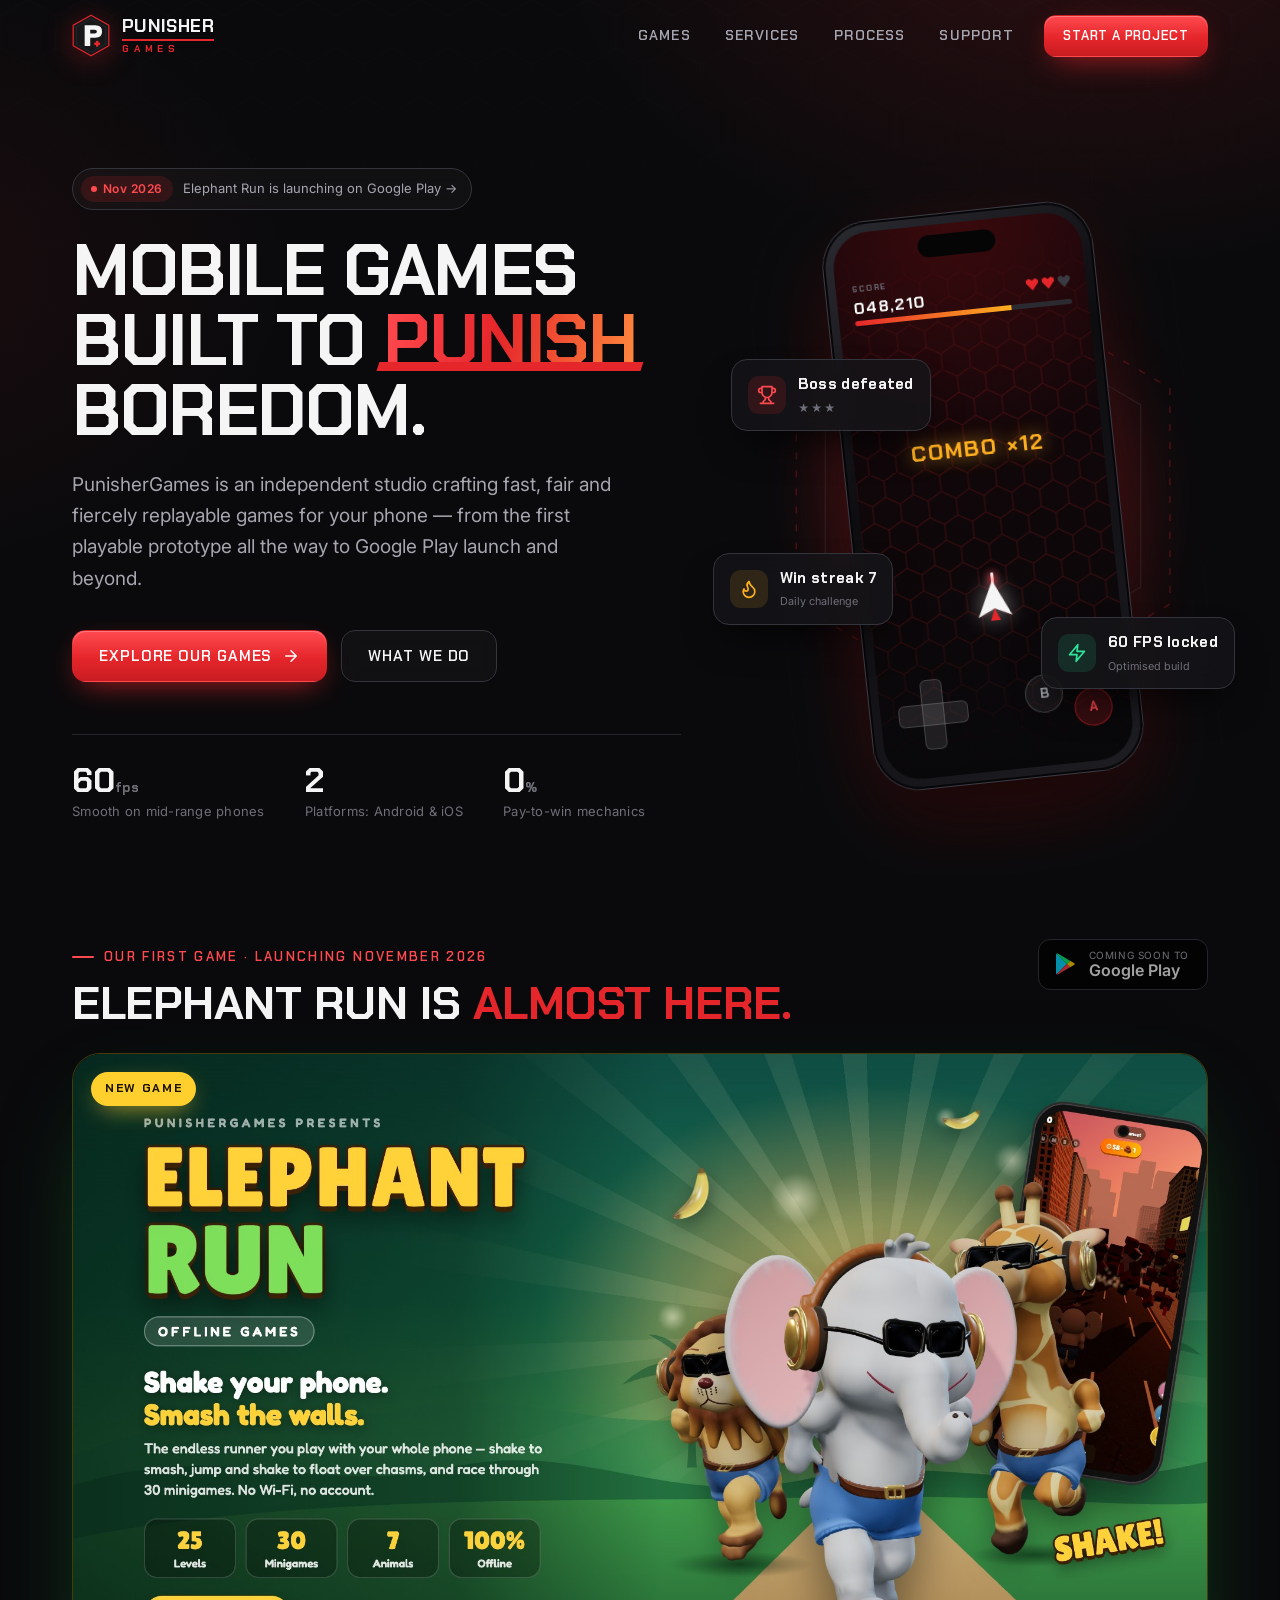
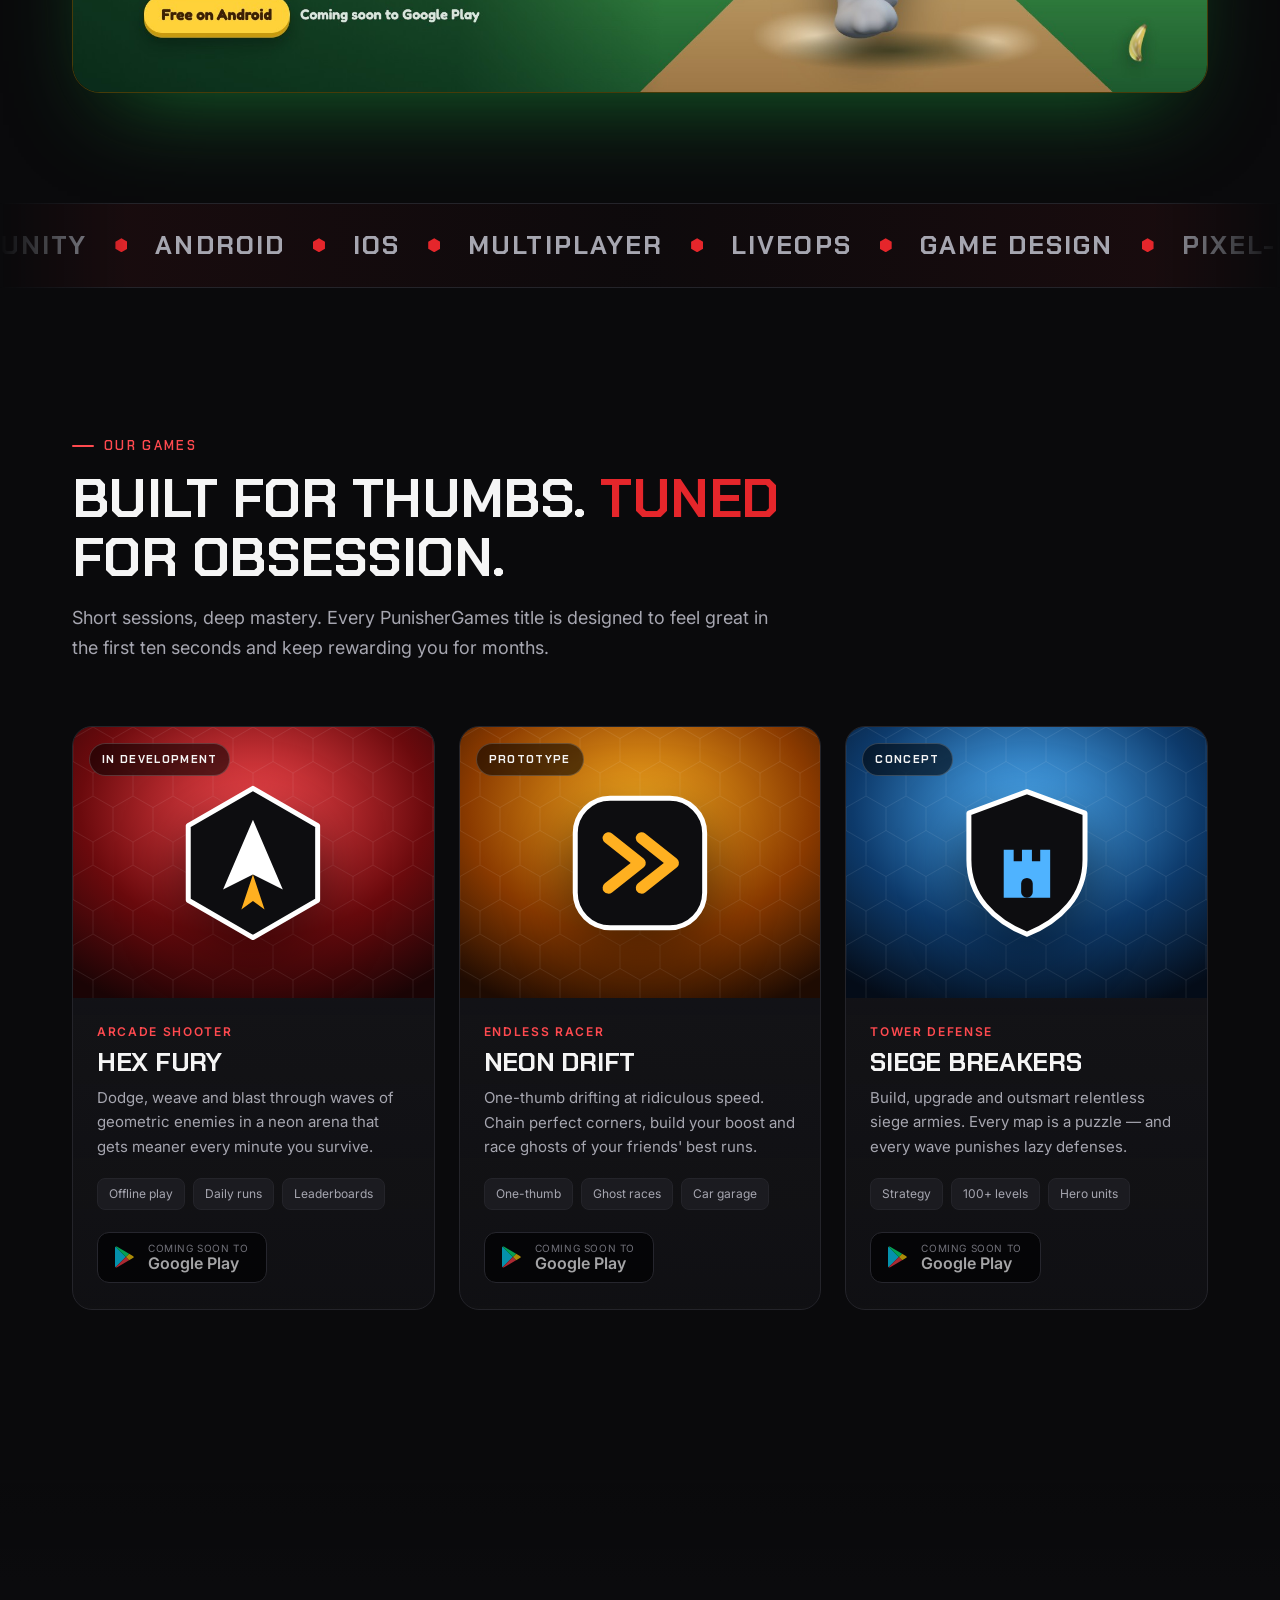
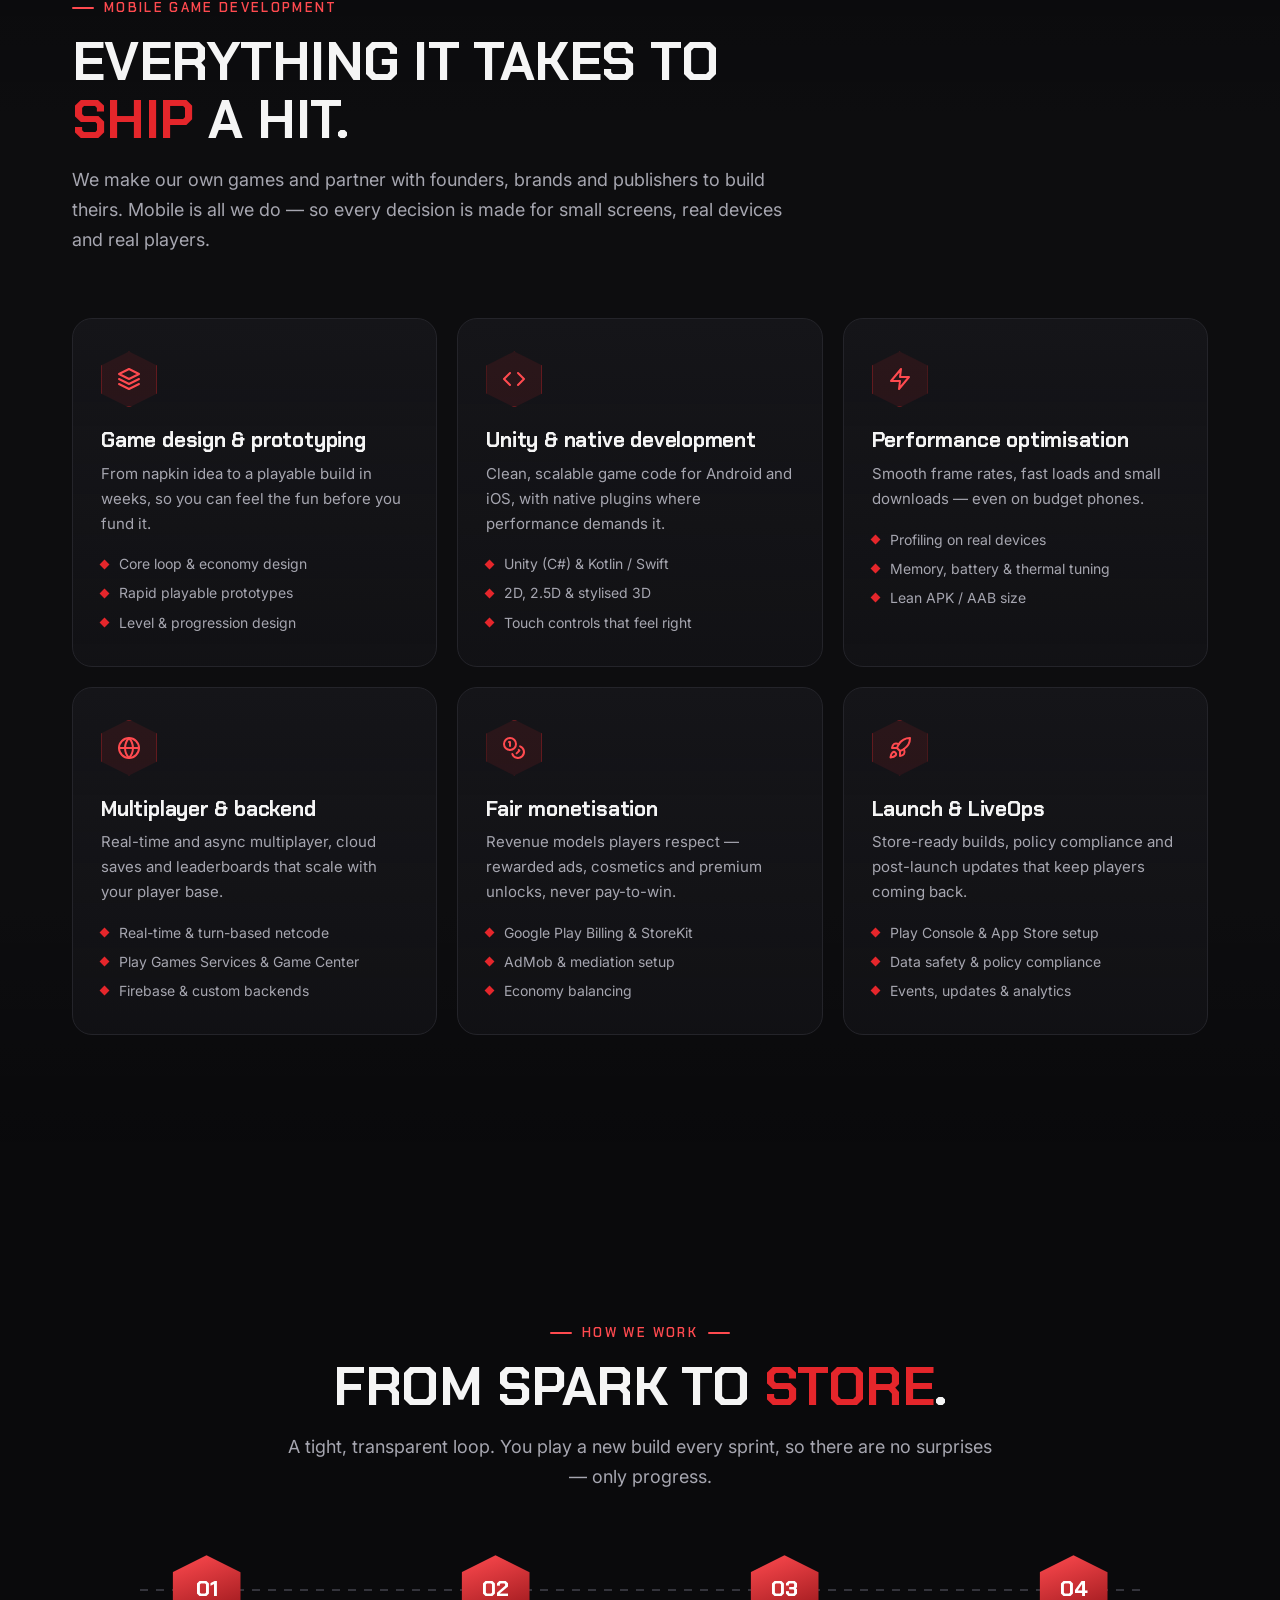
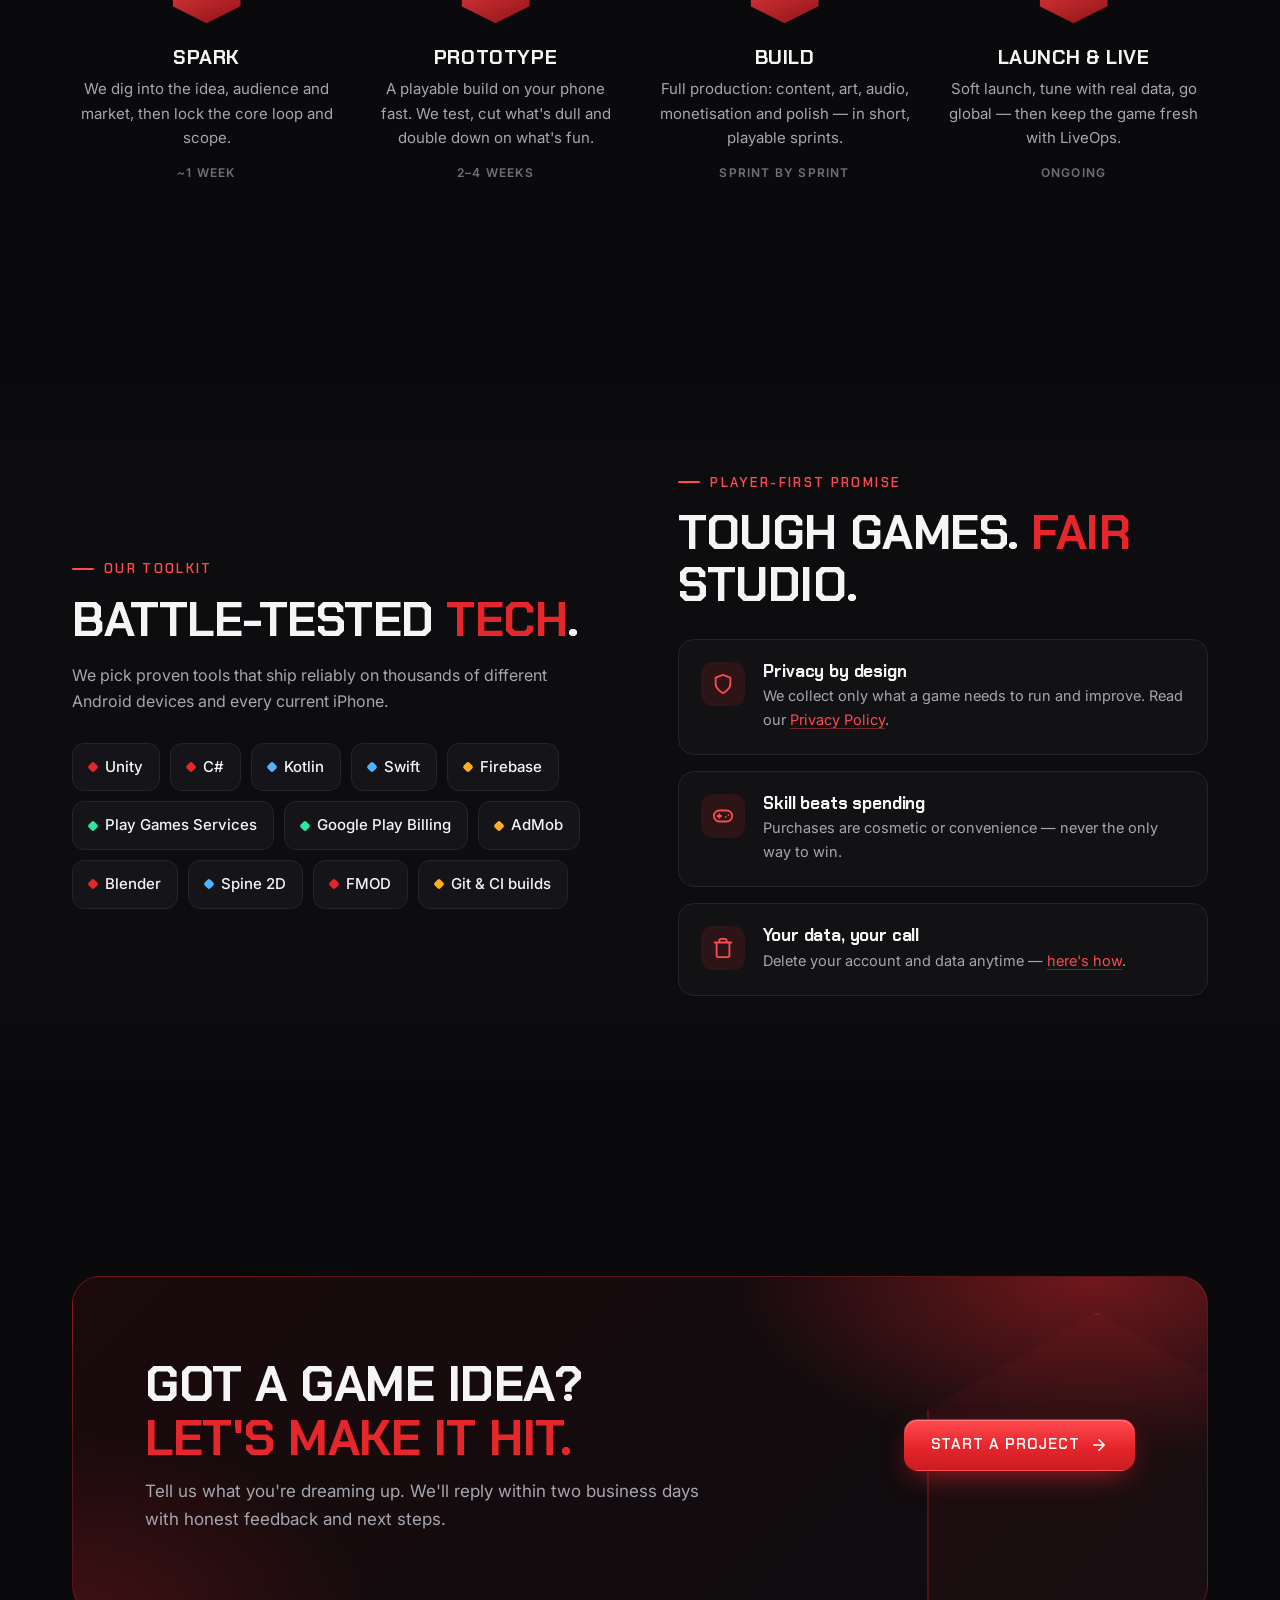
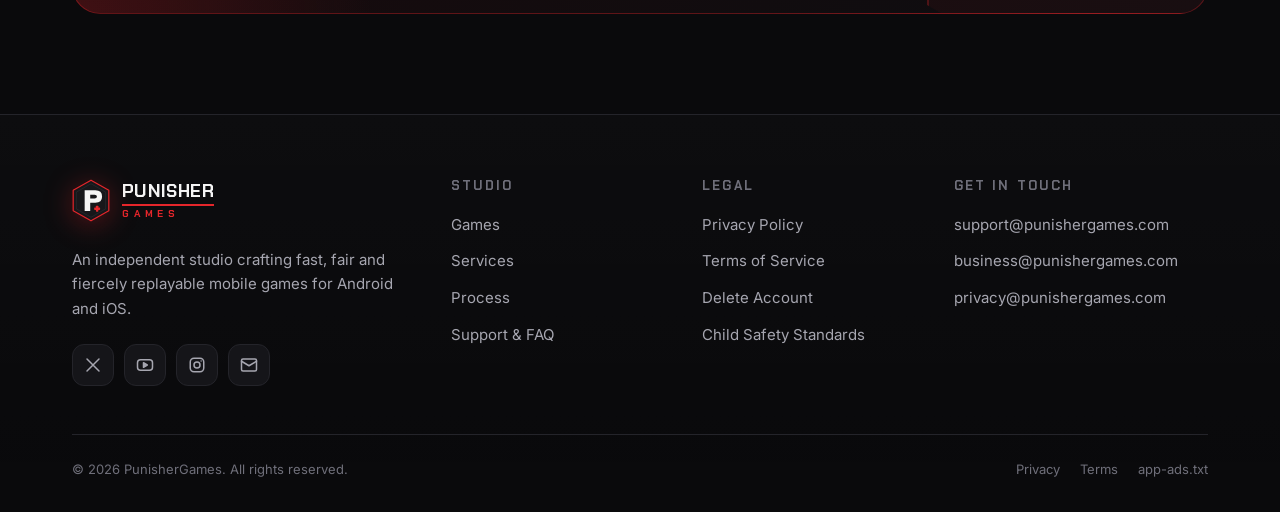
==== commit 3f62e4a7: "Add Elephant Run launch banner to homepage Co-Authored-By: Claude Opus 5.5 <noreply@anthropic.com>" ====
--- a/index.html
+++ b/index.html
@@ -56,7 +56,7 @@
     <section class="hero">
       <div class="container hero-grid">
         <div class="hero-copy">
-          <span class="hero-badge reveal"><span class="dot">Now building</span> Mobile games for Android &amp; iOS</span>
+          <a class="hero-badge reveal" href="#elephant-run"><span class="dot">Nov 2026</span> Elephant Run is launching on Google Play →</a>
           <h1 class="reveal" style="--d:.08s">
             <span class="line">Mobile games</span>
             <span class="line">built to <span class="strike text-gradient">punish</span></span>
@@ -124,6 +124,42 @@
       </div>
     </section>
 
+    <!-- ============ LAUNCH BANNER ============ -->
+    <!-- At launch: point the two Play links below to
+         https://play.google.com/store/apps/details?id=com.punishergames.elephantrun
+         and remove aria-disabled / change the "Coming soon" wording. -->
+    <section class="launch" id="elephant-run">
+      <div class="container">
+        <div class="launch-bar reveal">
+          <div>
+            <span class="eyebrow">Our first game · Launching November 2026</span>
+            <h2>Elephant Run is <span class="text-red">almost here.</span></h2>
+          </div>
+          <a class="play-btn" href="#" aria-disabled="true" role="link">
+            <svg viewBox="0 0 24 24" aria-hidden="true"><path d="M3.6 1.8 13.8 12 3.6 22.2A1.4 1.4 0 0 1 3 21V3c0-.5.2-.9.6-1.2z" fill="#00d7fe"/><path d="M17.1 8.7 13.8 12l3.3 3.3 3.8-2.2c1.1-.6 1.1-1.6 0-2.2z" fill="#ffce00"/><path d="M17.1 15.3 13.8 12 3.6 22.2c.4.3 1 .3 1.6 0z" fill="#ff3a44"/><path d="M17.1 8.7 5.2 1.8c-.6-.3-1.2-.3-1.6 0L13.8 12z" fill="#00f076"/></svg>
+            <span><small>Coming soon to</small><b>Google Play</b></span>
+          </a>
+        </div>
+
+        <figure class="launch-banner reveal" style="--d:.08s">
+          <span class="launch-ribbon">New game</span>
+          <img src="assets/img/elephant-run-hero.jpg" width="1920" height="1080"
+               alt="Elephant Run: Offline Games by PunisherGames. Shake your phone, smash the walls. An endless runner with 25 levels, 30 minigames, 7 animals and 100% offline play. Free on Android, coming soon to Google Play.">
+        </figure>
+
+        <div class="launch-mobile">
+          <p class="launch-tagline">Shake your phone. <span>Smash the walls.</span></p>
+          <p>The endless runner you play with your whole phone: shake to smash, jump and shake to float over chasms, and race through 30 minigames. No Wi-Fi, no account.</p>
+          <div class="launch-stats">
+            <div><b>25</b><span>Levels</span></div>
+            <div><b>30</b><span>Minigames</span></div>
+            <div><b>7</b><span>Animals</span></div>
+            <div><b>100%</b><span>Offline</span></div>
+          </div>
+        </div>
+      </div>
+    </section>
+
     <!-- ============ MARQUEE ============ -->
     <div class="marquee" aria-hidden="true">
       <div class="marquee-track">
--- a/assets/css/style.css
+++ b/assets/css/style.css
@@ -707,6 +707,95 @@
   .hero-stats { grid-template-columns: repeat(3, 1fr); gap: 14px; text-align: center; }
 }
 
+/* ---------- Launch banner ---------- */
+
+.launch { position: relative; padding: 0 0 clamp(64px, 9vw, 110px); }
+.launch-bar {
+  display: flex;
+  align-items: flex-end;
+  justify-content: space-between;
+  gap: 20px 32px;
+  flex-wrap: wrap;
+  margin-bottom: 24px;
+}
+.launch-bar h2 {
+  font-size: clamp(28px, 4vw, 46px);
+  text-transform: uppercase;
+  margin-top: 12px;
+}
+.launch-banner {
+  position: relative;
+  border-radius: 28px;
+  overflow: hidden;
+  border: 1px solid rgba(255, 206, 0, .25);
+  box-shadow:
+    0 40px 90px -40px rgba(46, 200, 90, .55),
+    0 30px 70px -30px rgba(0, 0, 0, .9);
+  transition: transform .6s var(--ease), box-shadow .6s var(--ease);
+}
+.launch-banner:hover {
+  transform: translateY(-4px);
+  box-shadow:
+    0 50px 110px -40px rgba(46, 200, 90, .7),
+    0 30px 70px -30px rgba(0, 0, 0, .9);
+}
+.launch-banner img { width: 100%; height: auto; }
+.launch-ribbon {
+  position: absolute;
+  top: 18px;
+  left: 18px;
+  z-index: 1;
+  padding: 7px 14px;
+  border-radius: 999px;
+  background: #ffcf2e;
+  color: #1b1200;
+  font-family: var(--font-display);
+  font-size: 12px;
+  font-weight: 700;
+  letter-spacing: .14em;
+  text-transform: uppercase;
+  box-shadow: 0 8px 24px -8px rgba(255, 207, 46, .8);
+}
+.launch-mobile { display: none; }
+
+@media (max-width: 700px) {
+  .launch-banner { border-radius: 18px; }
+  .launch-ribbon { top: 10px; left: 10px; padding: 5px 10px; font-size: 10px; }
+  .launch-mobile {
+    display: block;
+    margin-top: 20px;
+    padding: 22px 20px;
+    border-radius: 18px;
+    border: 1px solid rgba(46, 200, 90, .3);
+    background: linear-gradient(160deg, rgba(25, 92, 52, .45), rgba(21, 21, 25, .9));
+  }
+  .launch-mobile p { color: var(--muted); font-size: 15px; }
+  .launch-mobile .launch-tagline {
+    font-family: var(--font-display);
+    font-weight: 700;
+    font-size: 22px;
+    line-height: 1.2;
+    color: var(--text);
+    margin-bottom: 10px;
+  }
+  .launch-tagline span { color: #ffcf2e; }
+  .launch-stats {
+    display: grid;
+    grid-template-columns: repeat(4, 1fr);
+    gap: 8px;
+    margin-top: 18px;
+  }
+  .launch-stats div {
+    padding: 10px 4px;
+    border-radius: 12px;
+    background: rgba(0, 0, 0, .3);
+    border: 1px solid rgba(255, 255, 255, .08);
+    text-align: center;
+  }
+  .launch-stats b { display: block; font-family: var(--font-display); font-size: 20px; color: #ffcf2e; line-height: 1.1; }
+  .launch-stats span { font-size: 11px; color: var(--muted); }
+}
+
 /* ---------- Marquee ---------- */
 
 .marquee {
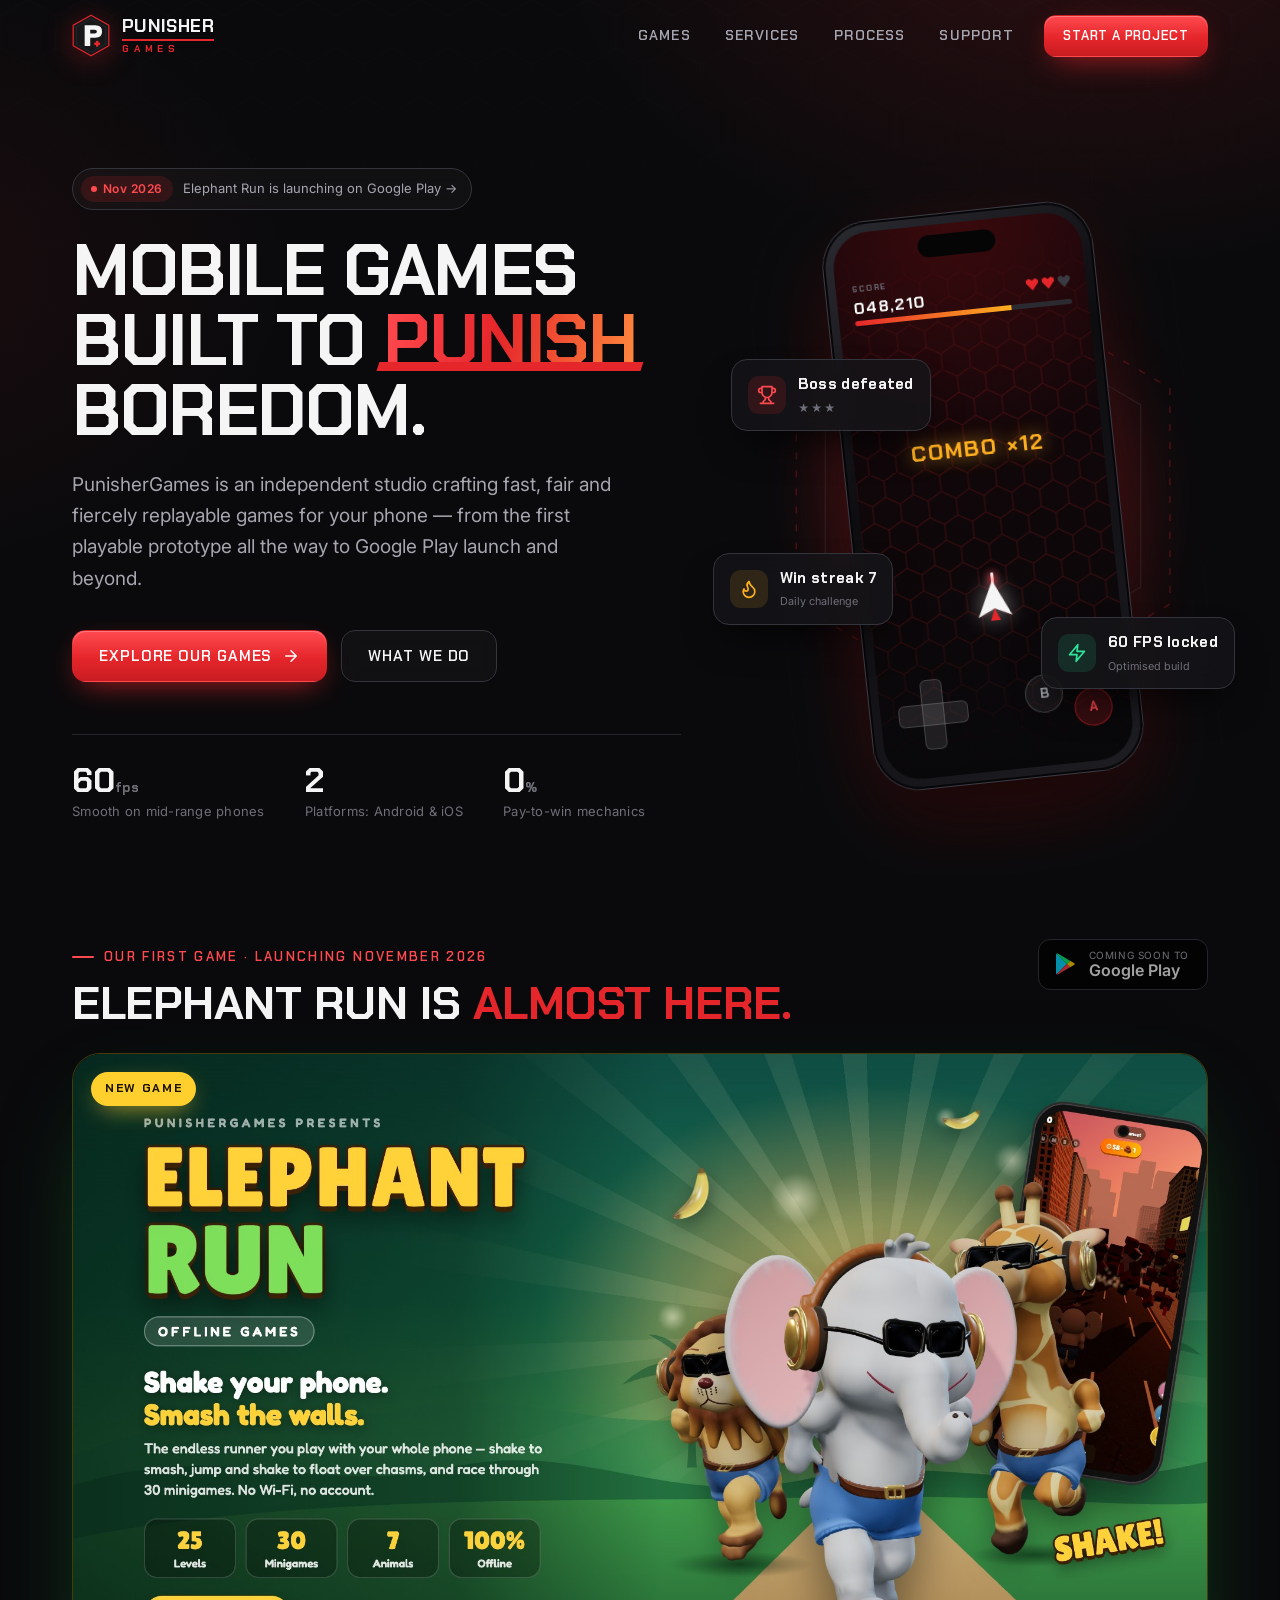
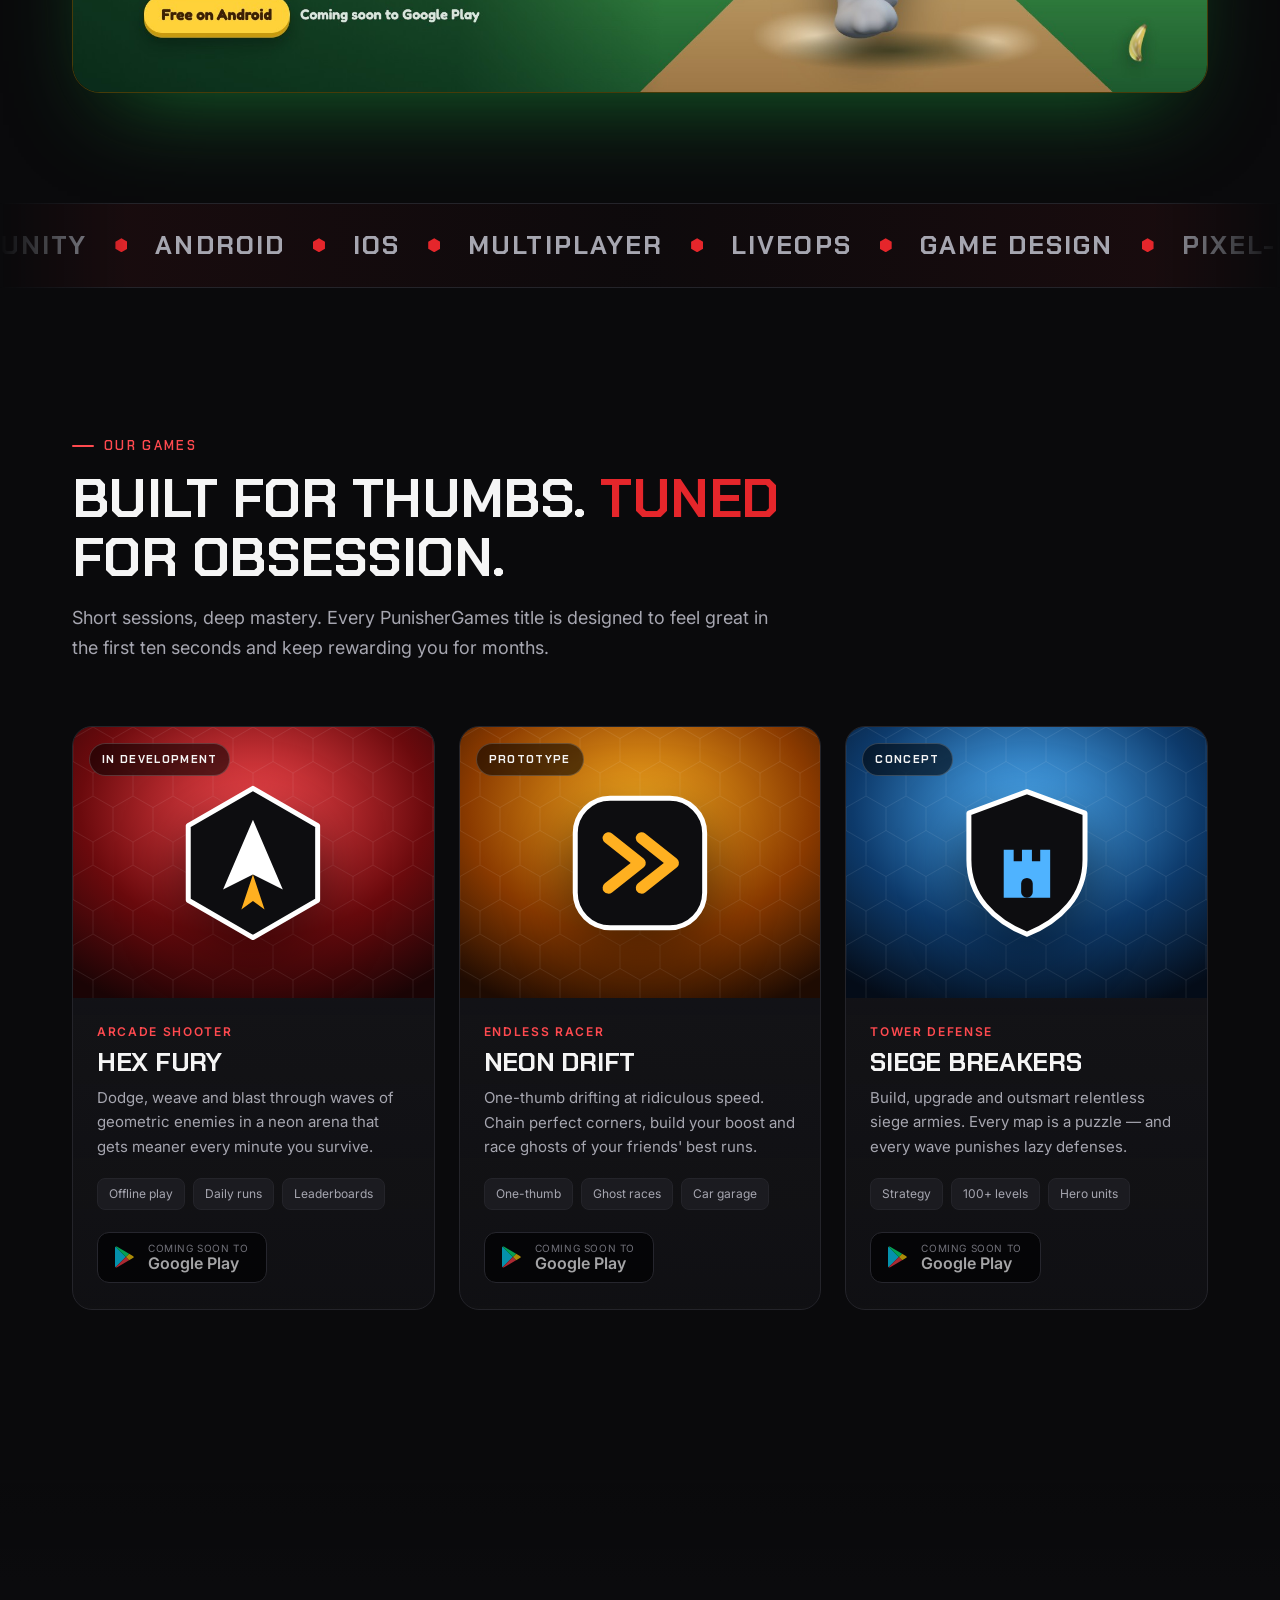
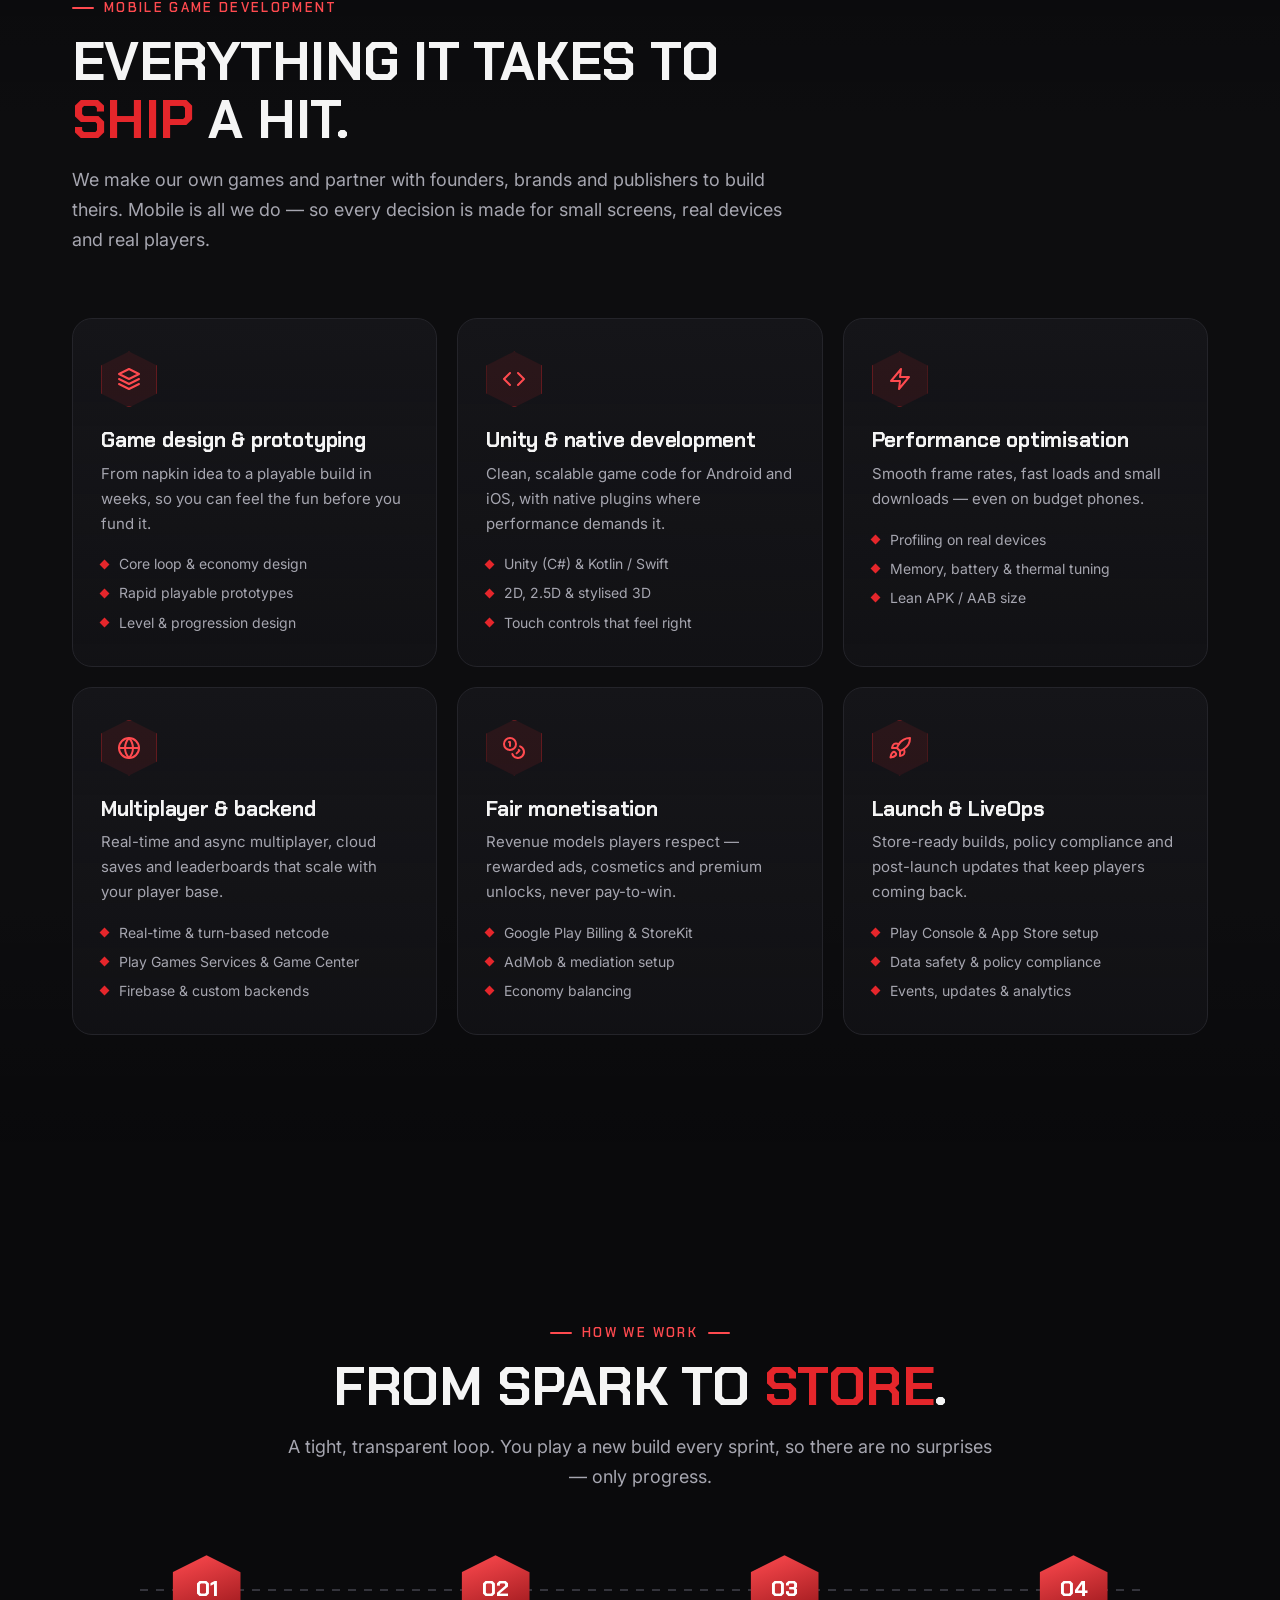
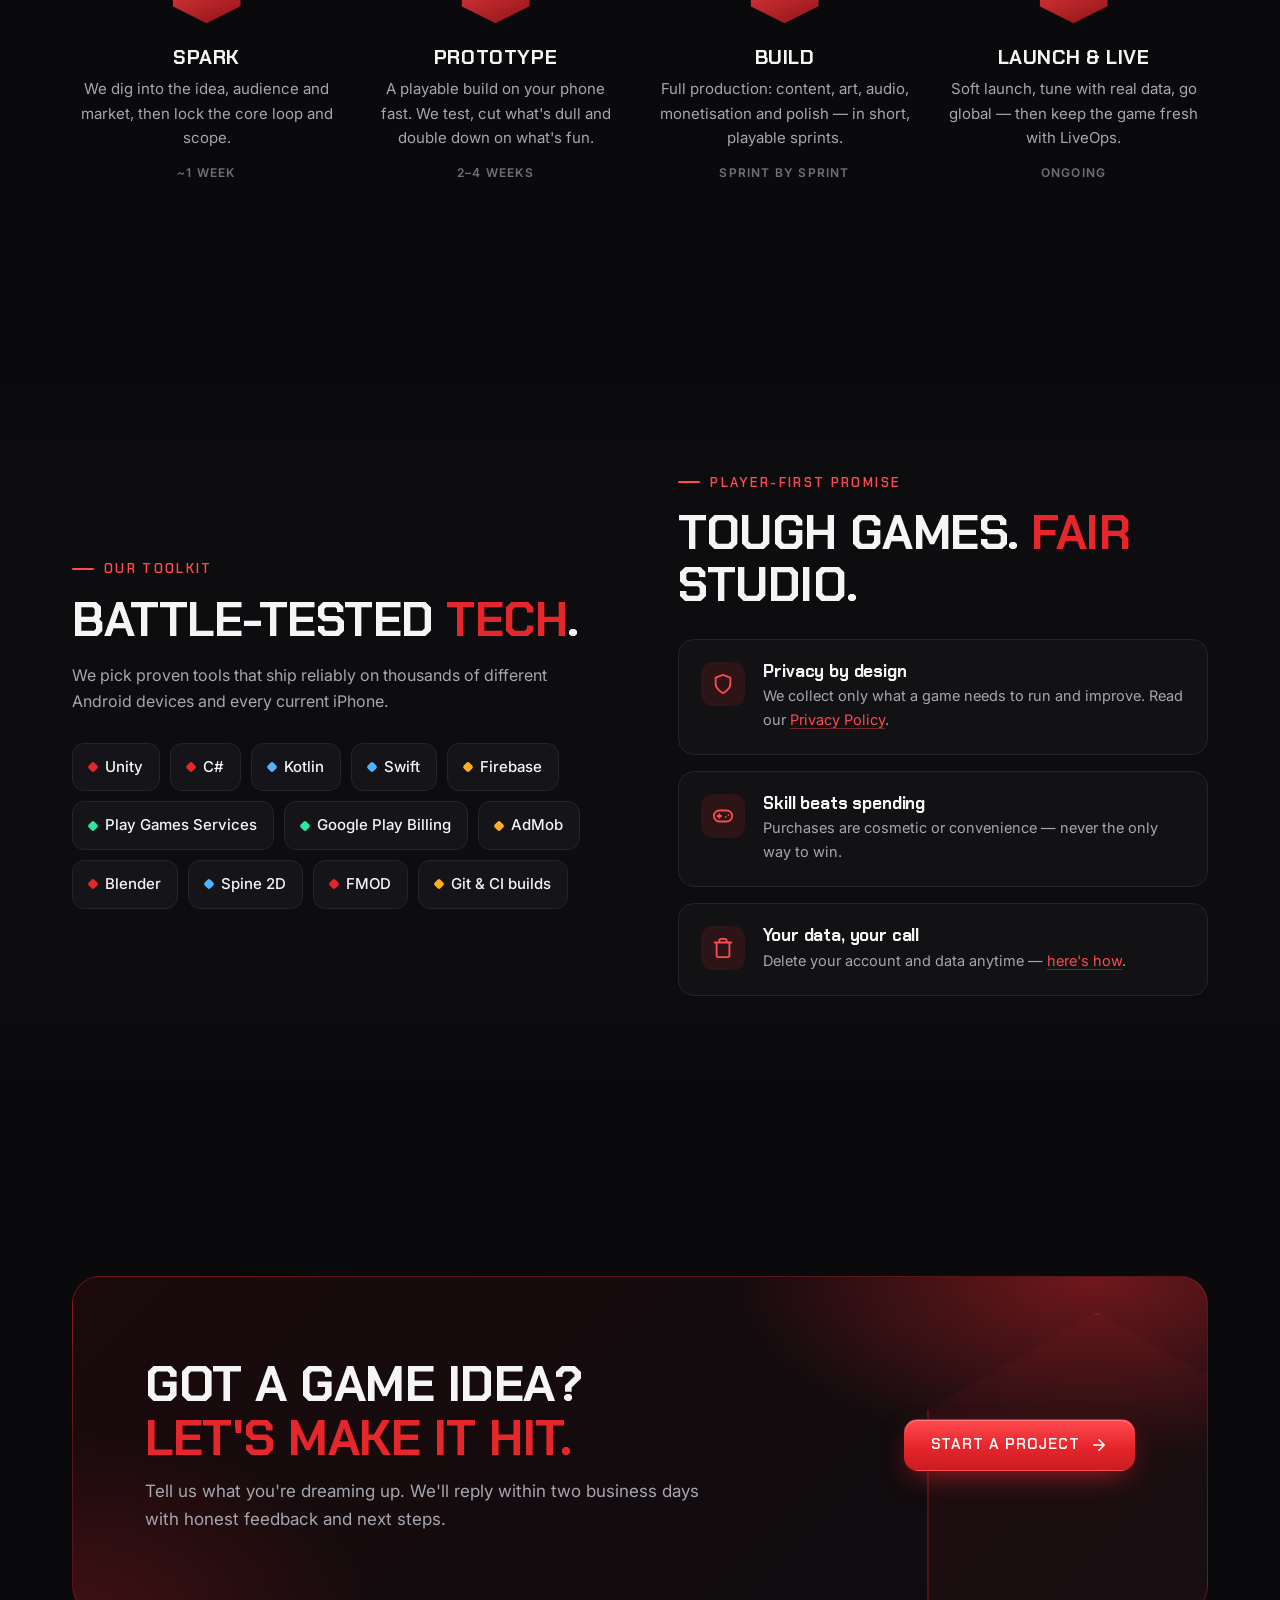
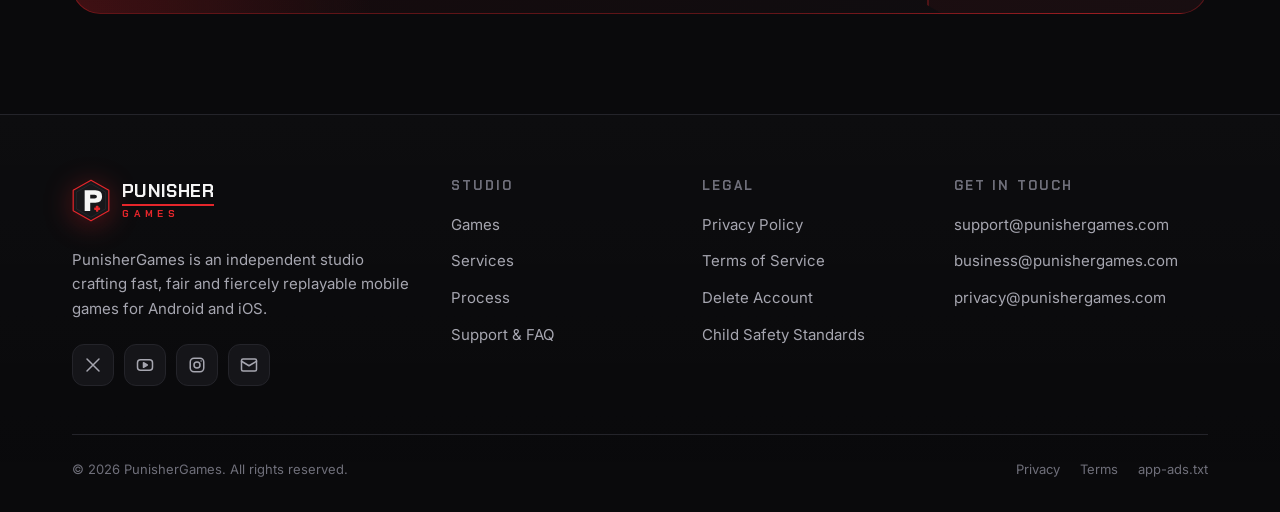
==== commit 4c0da1a7: "Improve SEO and update privacy policy Add per-page titles/descriptions, Open Graph and Twitter cards" ====
--- a/index.html
+++ b/index.html
@@ -3,31 +3,74 @@
 <head>
   <meta charset="utf-8">
   <meta name="viewport" content="width=device-width, initial-scale=1, viewport-fit=cover">
-  <title>PunisherGames — Mobile Game Studio</title>
-  <meta name="description" content="PunisherGames is an independent mobile game studio building fast, fair and fiercely replayable games for Android and iOS.">
+  <title>PunisherGames – Mobile Game Studio | Elephant Run</title>
+  <meta name="description" content="PunisherGames (Punisher Games) is an independent mobile game studio for Android & iOS. Our first game, Elephant Run, launches on Google Play in November 2026.">
   <meta name="theme-color" content="#0a0a0c">
+  <link rel="icon" href="/favicon.ico" sizes="48x48">
   <link rel="icon" href="assets/img/favicon.svg" type="image/svg+xml">
+  <link rel="apple-touch-icon" href="assets/img/apple-touch-icon.png">
+  <link rel="manifest" href="site.webmanifest">
   <link rel="canonical" href="https://punishergames.com/">
+  <meta name="robots" content="index, follow, max-image-preview:large">
   <meta property="og:type" content="website">
   <meta property="og:site_name" content="PunisherGames">
-  <meta property="og:title" content="PunisherGames — Mobile Game Studio">
-  <meta property="og:description" content="Fast, fair and fiercely replayable mobile games for Android and iOS.">
+  <meta property="og:title" content="PunisherGames – Mobile Game Studio | Elephant Run">
+  <meta property="og:description" content="PunisherGames (Punisher Games) is an independent mobile game studio for Android & iOS. Our first game, Elephant Run, launches on Google Play in November 2026.">
   <meta property="og:url" content="https://punishergames.com/">
+  <meta property="og:image" content="https://punishergames.com/assets/img/og-image.png">
+  <meta property="og:image:width" content="1200">
+  <meta property="og:image:height" content="630">
+  <meta property="og:image:alt" content="PunisherGames – mobile games built to punish boredom. Elephant Run, coming November 2026.">
   <meta name="twitter:card" content="summary_large_image">
+  <meta name="twitter:title" content="PunisherGames – Mobile Game Studio | Elephant Run">
+  <meta name="twitter:description" content="PunisherGames (Punisher Games) is an independent mobile game studio for Android & iOS. Our first game, Elephant Run, launches on Google Play in November 2026.">
+  <meta name="twitter:image" content="https://punishergames.com/assets/img/og-image.png">
   <link rel="preconnect" href="https://fonts.googleapis.com">
   <link rel="preconnect" href="https://fonts.gstatic.com" crossorigin>
   <link href="https://fonts.googleapis.com/css2?family=Chakra+Petch:wght@500;600;700&family=Inter:wght@400;500;600&display=swap" rel="stylesheet">
   <link rel="stylesheet" href="assets/css/style.css">
   <script>document.documentElement.classList.add("js")</script>
   <script type="application/ld+json">
-  {
-    "@context": "https://schema.org",
-    "@type": "Organization",
-    "name": "PunisherGames",
-    "url": "https://punishergames.com/",
-    "logo": "https://punishergames.com/assets/img/favicon.svg",
-    "email": "support@punishergames.com"
-  }
+{
+  "@context": "https://schema.org",
+  "@graph": [
+    {
+      "@type": "WebSite",
+      "@id": "https://punishergames.com/#website",
+      "url": "https://punishergames.com/",
+      "name": "PunisherGames",
+      "alternateName": [
+        "Punisher Games",
+        "punishergames.com"
+      ],
+      "publisher": {
+        "@id": "https://punishergames.com/#organization"
+      }
+    },
+    {
+      "@type": "Organization",
+      "@id": "https://punishergames.com/#organization",
+      "name": "PunisherGames",
+      "alternateName": "Punisher Games",
+      "url": "https://punishergames.com/",
+      "logo": {
+        "@type": "ImageObject",
+        "url": "https://punishergames.com/assets/img/logo-512.png",
+        "width": 512,
+        "height": 512
+      },
+      "image": "https://punishergames.com/assets/img/og-image.png",
+      "description": "Independent mobile game studio making games for Android and iOS.",
+      "email": "support@punishergames.com",
+      "contactPoint": {
+        "@type": "ContactPoint",
+        "contactType": "customer support",
+        "email": "support@punishergames.com",
+        "url": "https://punishergames.com/contact.html"
+      }
+    }
+  ]
+}
   </script>
 </head>
 <body>
@@ -143,7 +186,7 @@
 
         <figure class="launch-banner reveal" style="--d:.08s">
           <span class="launch-ribbon">New game</span>
-          <img src="assets/img/elephant-run-hero.jpg" width="1920" height="1080"
+          <img src="assets/img/elephant-run-hero.jpg" width="1920" height="1080" loading="lazy" decoding="async"
                alt="Elephant Run: Offline Games by PunisherGames. Shake your phone, smash the walls. An endless runner with 25 levels, 30 minigames, 7 animals and 100% offline play. Free on Android, coming soon to Google Play.">
         </figure>
 
@@ -390,7 +433,7 @@
             <img class="brand-mark" src="assets/img/favicon.svg" alt="" width="38" height="44">
             <span class="brand-word"><b>PUNISHER</b><span>GAMES</span></span>
           </a>
-          <p>An independent studio crafting fast, fair and fiercely replayable mobile games for Android and iOS.</p>
+          <p>PunisherGames is an independent studio crafting fast, fair and fiercely replayable mobile games for Android and iOS.</p>
           <div class="socials">
             <a href="#" aria-label="PunisherGames on X"><svg viewBox="0 0 24 24" fill="none" stroke="currentColor" stroke-width="2" stroke-linecap="round" aria-hidden="true"><path d="M4 4l16 16M20 4 4 20"/></svg></a>
             <a href="#" aria-label="PunisherGames on YouTube"><svg viewBox="0 0 24 24" fill="none" stroke="currentColor" stroke-width="2" stroke-linejoin="round" aria-hidden="true"><rect x="2" y="5" width="20" height="14" rx="4"/><path d="m10 9 5 3-5 3z" fill="currentColor"/></svg></a>
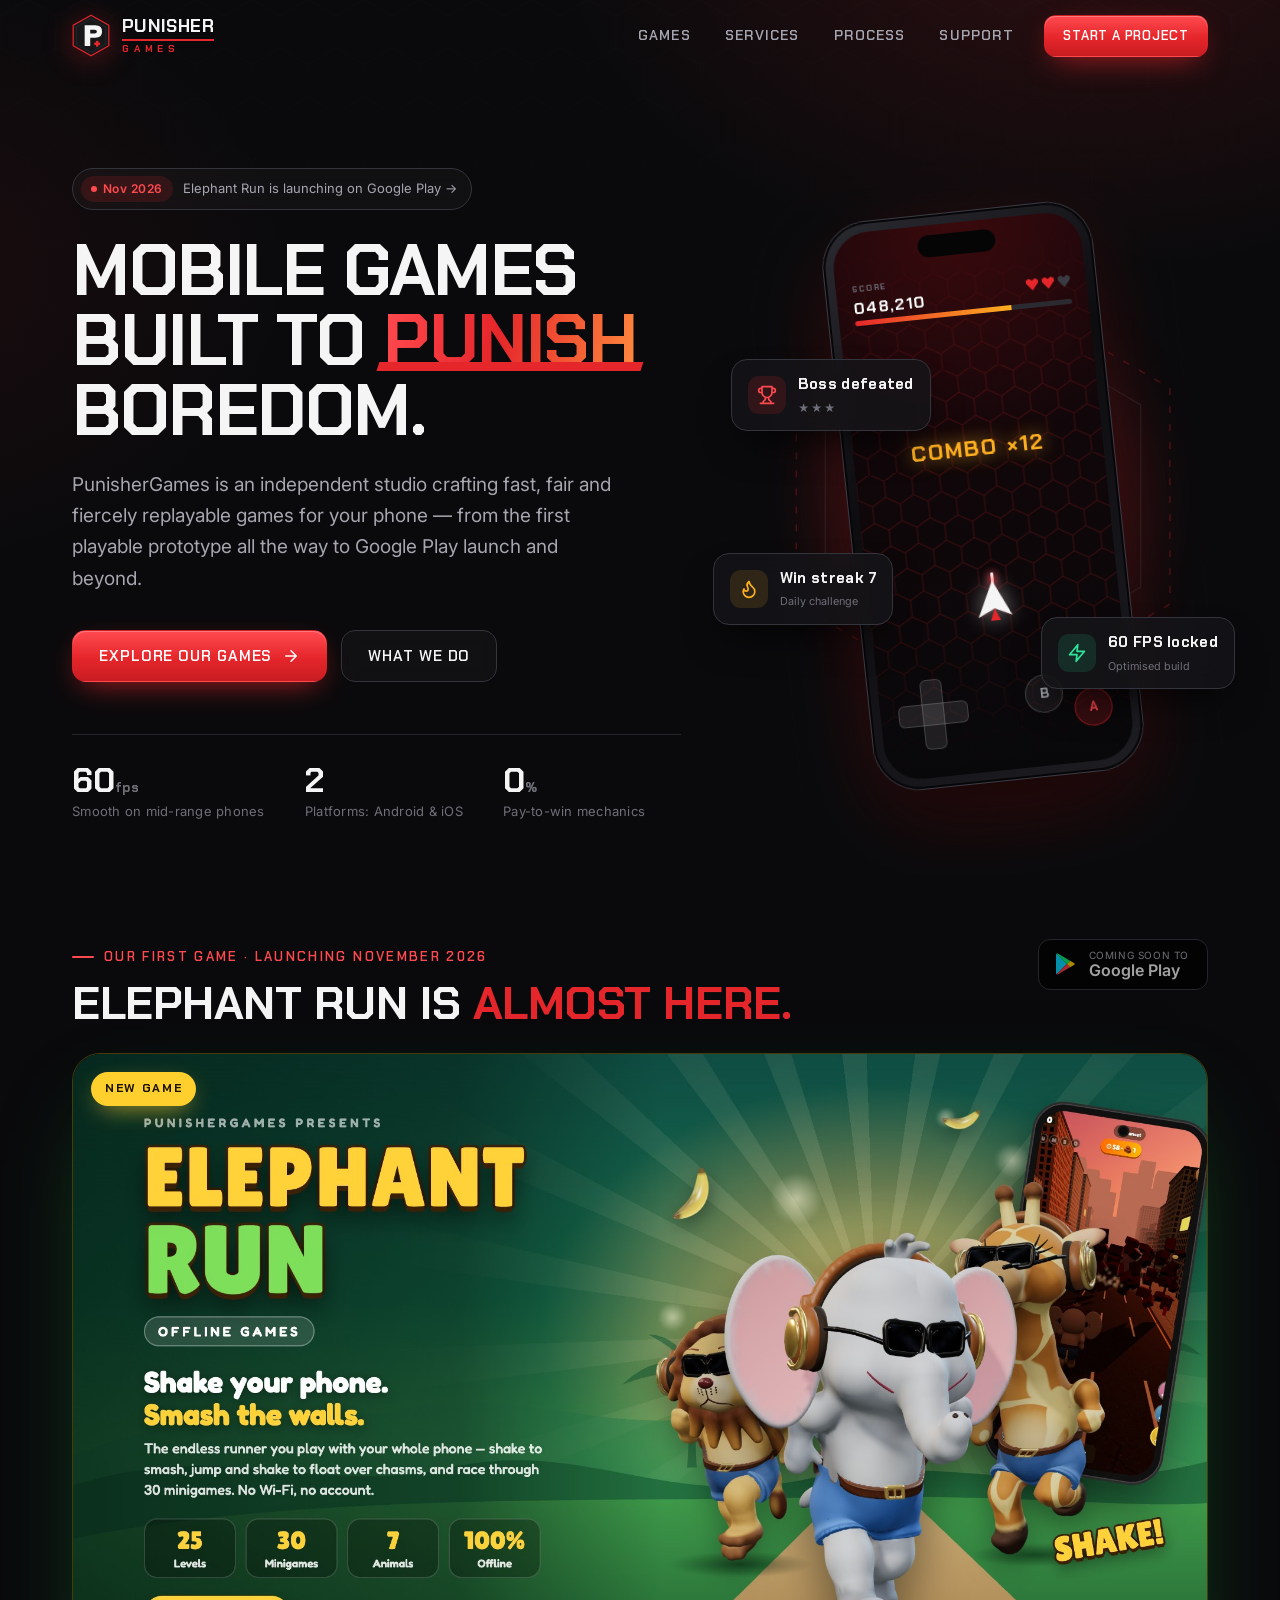
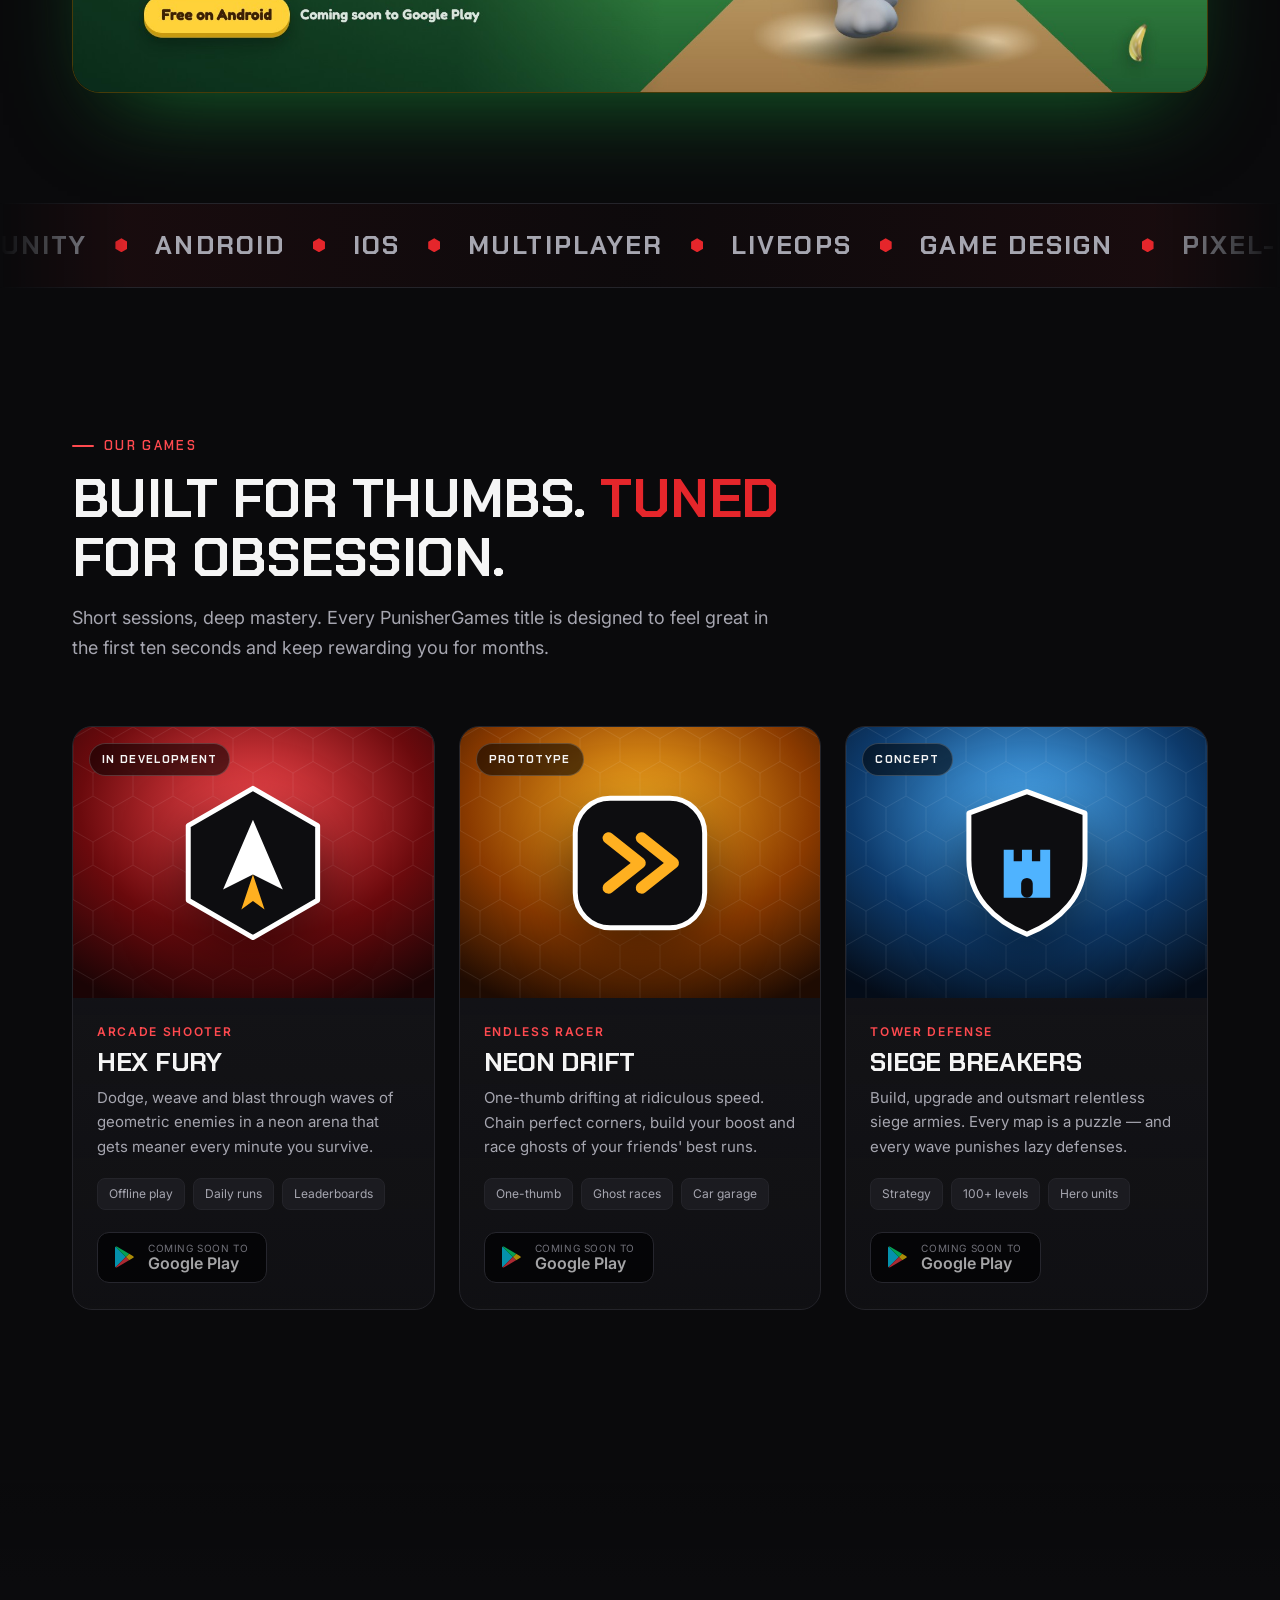
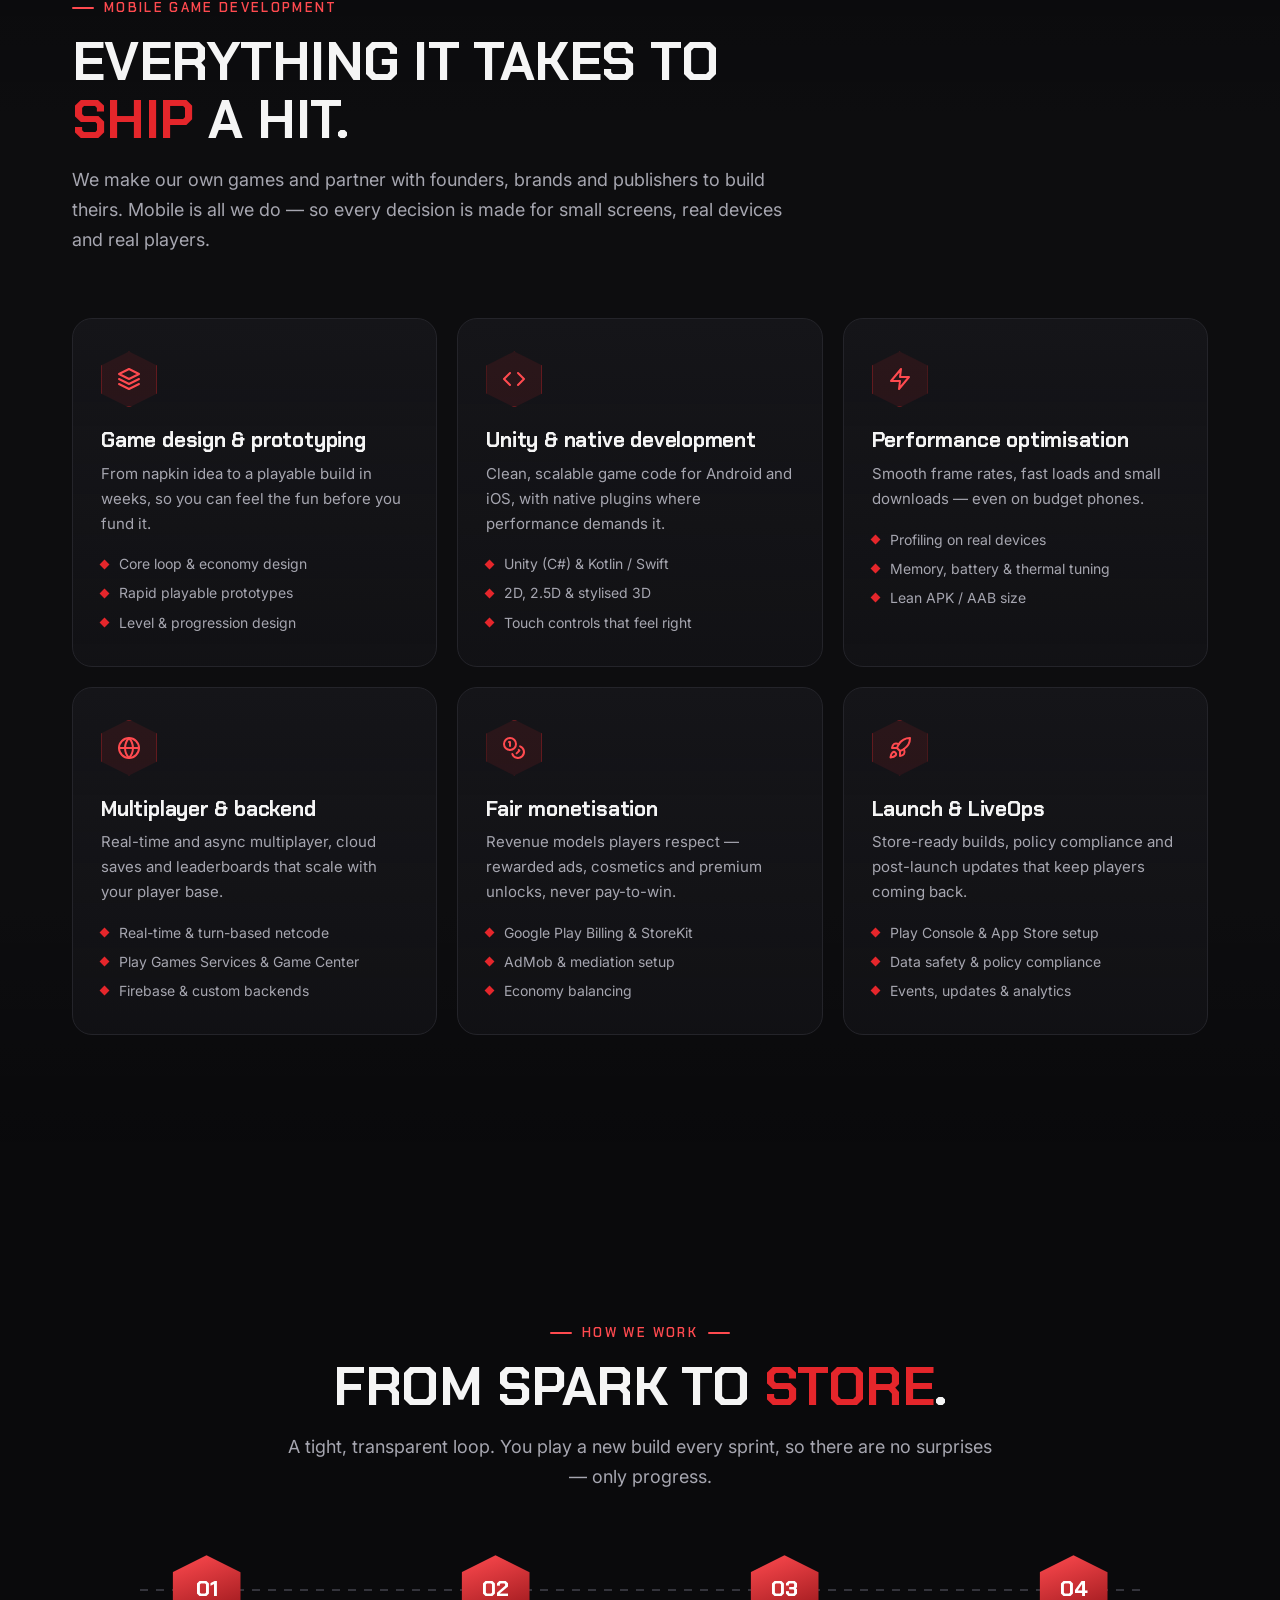
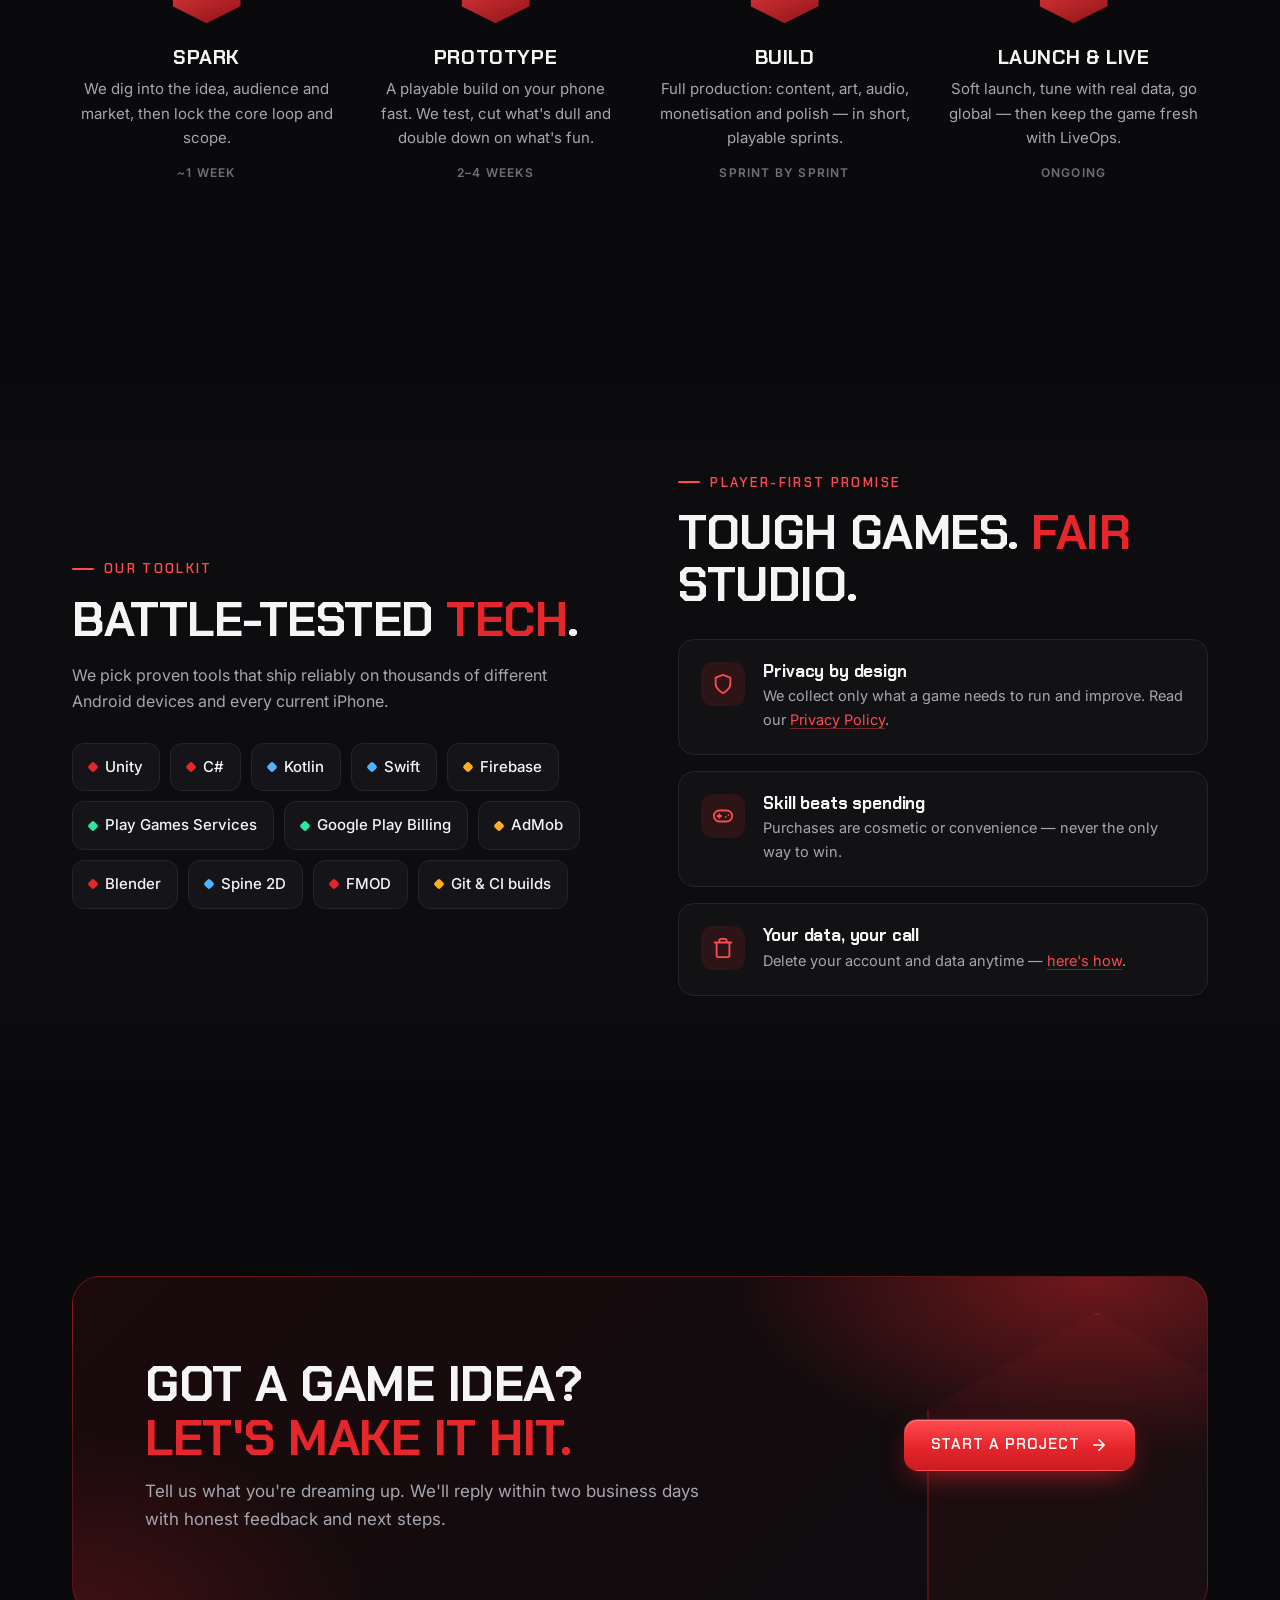
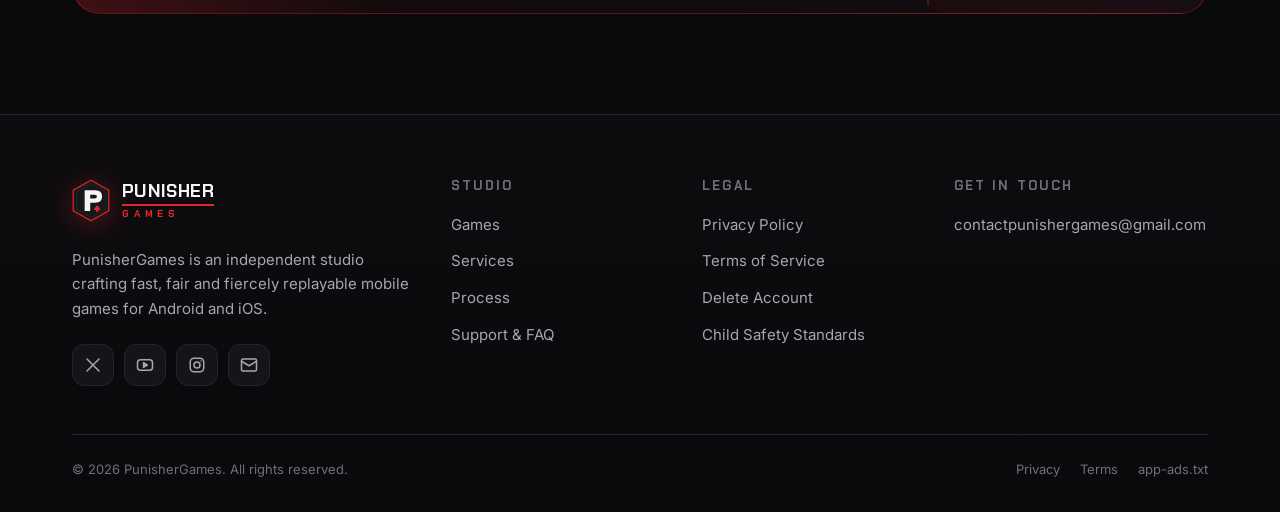
==== commit 7ba08213: "Update contact email and postal address Use contactpunishergames@gmail.com across the site, add the " ====
--- a/index.html
+++ b/index.html
@@ -61,11 +61,11 @@
       },
       "image": "https://punishergames.com/assets/img/og-image.png",
       "description": "Independent mobile game studio making games for Android and iOS.",
-      "email": "support@punishergames.com",
+      "email": "contactpunishergames@gmail.com",
       "contactPoint": {
         "@type": "ContactPoint",
         "contactType": "customer support",
-        "email": "support@punishergames.com",
+        "email": "contactpunishergames@gmail.com",
         "url": "https://punishergames.com/contact.html"
       }
     }
@@ -438,7 +438,7 @@
             <a href="#" aria-label="PunisherGames on X"><svg viewBox="0 0 24 24" fill="none" stroke="currentColor" stroke-width="2" stroke-linecap="round" aria-hidden="true"><path d="M4 4l16 16M20 4 4 20"/></svg></a>
             <a href="#" aria-label="PunisherGames on YouTube"><svg viewBox="0 0 24 24" fill="none" stroke="currentColor" stroke-width="2" stroke-linejoin="round" aria-hidden="true"><rect x="2" y="5" width="20" height="14" rx="4"/><path d="m10 9 5 3-5 3z" fill="currentColor"/></svg></a>
             <a href="#" aria-label="PunisherGames on Instagram"><svg viewBox="0 0 24 24" fill="none" stroke="currentColor" stroke-width="2" stroke-linecap="round" aria-hidden="true"><rect x="3" y="3" width="18" height="18" rx="5"/><circle cx="12" cy="12" r="4"/><path d="M17.5 6.5h.01"/></svg></a>
-            <a href="mailto:support@punishergames.com" aria-label="Email PunisherGames"><svg viewBox="0 0 24 24" fill="none" stroke="currentColor" stroke-width="2" stroke-linecap="round" stroke-linejoin="round" aria-hidden="true"><rect x="2" y="4" width="20" height="16" rx="2"/><path d="m22 7-10 6L2 7"/></svg></a>
+            <a href="mailto:contactpunishergames@gmail.com" aria-label="Email PunisherGames"><svg viewBox="0 0 24 24" fill="none" stroke="currentColor" stroke-width="2" stroke-linecap="round" stroke-linejoin="round" aria-hidden="true"><rect x="2" y="4" width="20" height="16" rx="2"/><path d="m22 7-10 6L2 7"/></svg></a>
           </div>
         </div>
         <div class="footer-col">
@@ -462,9 +462,7 @@
         <div class="footer-col">
           <h4>Get in touch</h4>
           <ul>
-            <li><a href="mailto:support@punishergames.com">support@punishergames.com</a></li>
-            <li><a href="mailto:business@punishergames.com">business@punishergames.com</a></li>
-            <li><a href="mailto:privacy@punishergames.com">privacy@punishergames.com</a></li>
+            <li><a href="mailto:contactpunishergames@gmail.com">contactpunishergames@gmail.com</a></li>
           </ul>
         </div>
       </div>
